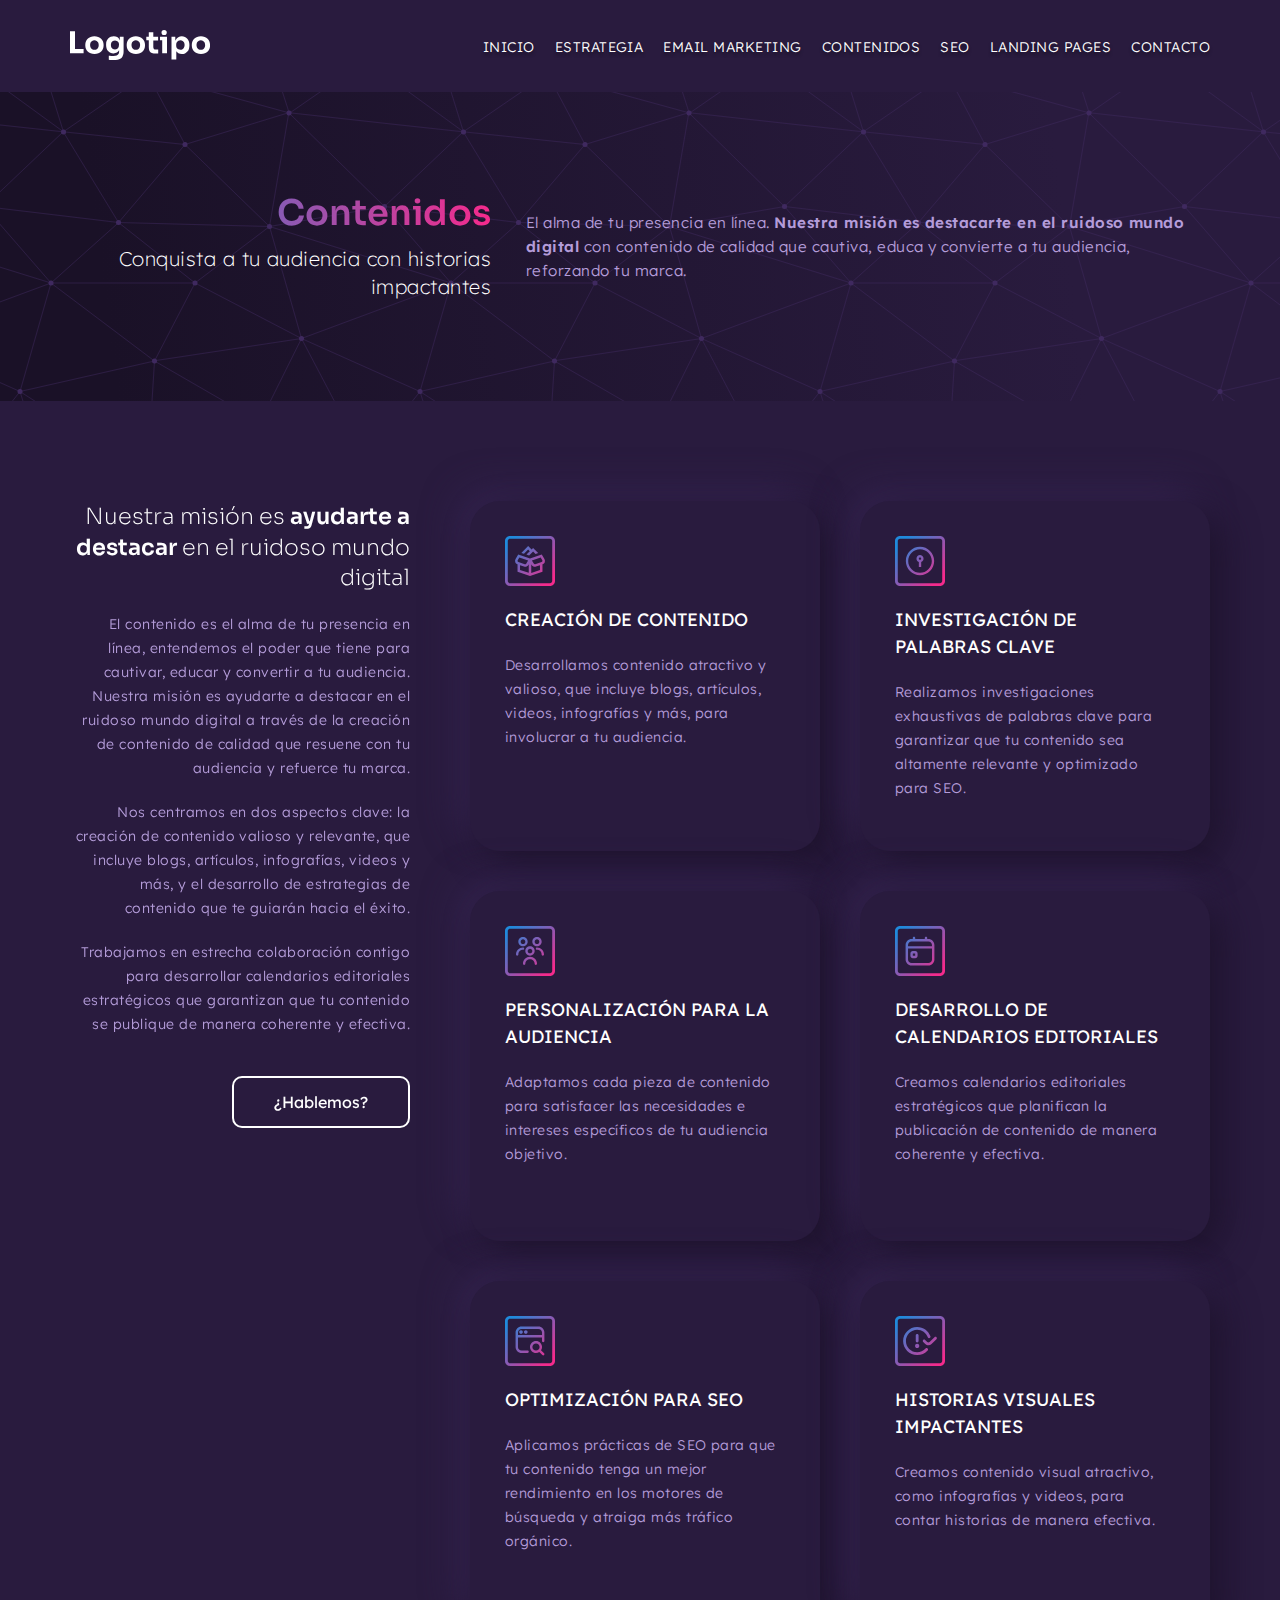
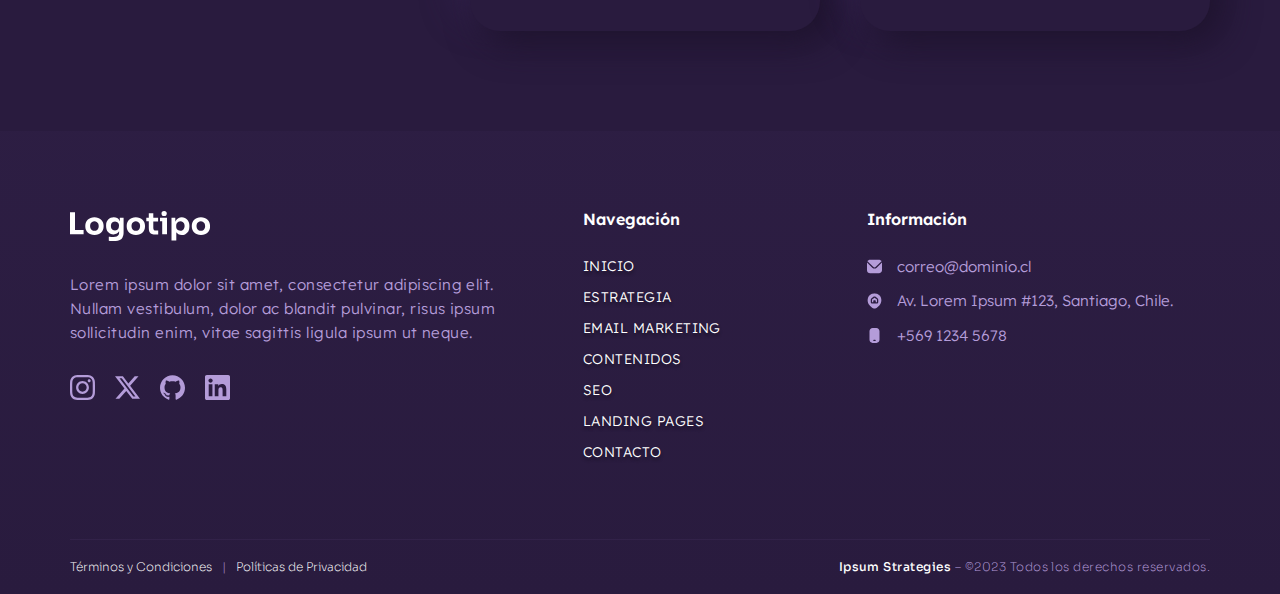
==== servicios/contenidos.html @ 0f3e7b79 "resto de estructura y adicionales pre-entrega" ====
<!DOCTYPE html>
<html lang="es">

<head>
  <meta charset="UTF-8">
  <meta name="viewport" content="width=device-width, initial-scale=1.0">
  <title>Contenidos | Ipsum Strategies</title>
  <meta name="description"
    content="Lorem ipsum dolor sit amet, consectetur adipiscing elit. Maecenas blandit laoreet lacus vitae placerat. Proin ultricies molestie turpis at fermentum.">
  <link rel="icon" href="../img/favico.png" type="image/x-icon">
  <link rel="shortcut icon" href="../img/favico.png" type="image/x-icon">
  <!-- CSS -->
  <link rel="stylesheet" href="../style/style.css">
</head>

<div class="navbar-container-main">
  <div class="nav-container">
    <div class="logo-plus-hamburgeja">
      <a href="../index.html"><img class="logo-header" src="../img/logo-placeholder-w.svg" alt="logotipo marca"></a>
      <button class="hamb-link" onclick="toggleNavBar(this)">
        <img class="hamburgeja-ico" src="../img/hamburgeja-ico.svg" alt="abrir menu">
      </button>
      <script src="../scripts/navbar.js"></script>
    </div>
    <nav id="navbar-id" class="navbar-links-wrapper">
      <ul>
        <li><a href="../index.html">Inicio</a></li>
        <li><a href="./estrategia-digital.html">Estrategia</a></li>
        <li><a href="./email-marketing.html">Email Marketing</a></li>
        <li><a href="./contenidos.html">Contenidos</a></li>
        <li><a href="./seo.html">Seo</a></li>
        <li><a href="./landing-pages.html">Landing Pages</a></li>
        <li><a href="../index.html#contacto">Contacto</a></li>
      </ul>
    </nav>
  </div>
</div>
<header class="header-banner-bg-int">
  <div class="post-header">
    <div class="post-header-left">
      <h1 class="h1-internal scale-in-center-a">Contenidos</h1>
      <p class="p-bajada-post-header scale-in-center-b">Conquista a tu audiencia con historias impactantes</p>
    </div>
    <div class="post-header-right">
      <p class="p-post-header p-post-header-color slide-in-right">El alma de tu presencia en línea. <span>Nuestra misión
          es
          destacarte en
          el ruidoso mundo digital</span> con contenido de calidad que cautiva, educa y convierte a tu audiencia,
        reforzando tu
        marca.</p>
    </div>
  </div>
</header>
<main class="container-basico">
  <div class="services-grid-internal-main">
    <div class="services-grid-int-wrap-a">
      <div class="services-grid-int-riel">
        <div class="grid-internal-lateral-sticky">
          <div class="grid-internal-lateral-content-wrapper">
            <h2 class="h2-lateral-internal-title">Nuestra misión es <span>ayudarte a destacar</span> en el ruidoso mundo
              digital</h2>
            <p class="p-cards p-cards-lateral">El contenido es el alma de tu presencia en línea, entendemos el poder que
              tiene para cautivar, educar y convertir a tu audiencia. Nuestra misión es ayudarte a destacar en el
              ruidoso mundo digital a través de la creación de contenido de calidad que resuene con tu audiencia y
              refuerce tu marca.</p>
            <p class="p-cards p-cards-lateral">Nos centramos en dos aspectos clave: la creación de contenido valioso y
              relevante, que incluye blogs, artículos, infografías, videos y más, y el desarrollo de estrategias de
              contenido que te guiarán hacia el éxito.</p>
            <p class="p-cards p-cards-lateral">Trabajamos en estrecha colaboración contigo para desarrollar calendarios
              editoriales estratégicos que garantizan que tu contenido se publique de manera coherente y efectiva.</p>
          </div>
          <a href="../index.html#contacto" class="button-base button-ghost">¿Hablemos?</a>
        </div>
      </div>
    </div>
    <div class="services-grid-int-wrap-b">
      <div class="grid-int-content-wrap">
        <div class="services-grid-item services-grid-internal-item">
          <div class="service-grid-item-superior">
            <img class="service-ico" src="../img/3-1-contenido-ico.svg" alt="icono creacion de contenido">
            <h3>Creación de Contenido</h3>
            <p class="p-cards">Desarrollamos contenido atractivo y valioso, que incluye blogs, artículos, videos,
              infografías y más, para involucrar a tu audiencia.</p>
          </div>
        </div>
        <div class="services-grid-item services-grid-internal-item">
          <div class="service-grid-item-superior">
            <img class="service-ico" src="../img/3-2-keyword-ico.svg" alt="icono investigacion de palabras clave">
            <h3>Investigación de Palabras Clave</h3>
            <p class="p-cards">Realizamos investigaciones exhaustivas de palabras clave para garantizar que tu contenido
              sea altamente relevante y optimizado para SEO.</p>
          </div>
        </div>
        <div class="services-grid-item services-grid-internal-item">
          <div class="service-grid-item-superior">
            <img class="service-ico" src="../img/3-3-audiencia-ico.svg" alt="icono personalizacion audiencia">
            <h3>Personalización para la Audiencia</h3>
            <p class="p-cards">Adaptamos cada pieza de contenido para satisfacer las necesidades e intereses específicos
              de tu audiencia objetivo.</p>
          </div>
        </div>
        <div class="services-grid-item services-grid-internal-item">
          <div class="service-grid-item-superior">
            <img class="service-ico" src="../img/3-4-calendario-ico.svg"
              alt="icono desarrollo de calendarios editoriales">
            <h3>Desarrollo de Calendarios Editoriales</h3>
            <p class="p-cards">Creamos calendarios editoriales estratégicos que planifican la publicación de contenido
              de manera coherente y efectiva.</p>
          </div>
        </div>
        <div class="services-grid-item services-grid-internal-item">
          <div class="service-grid-item-superior">
            <img class="service-ico" src="../img/3-5-seo-ico.svg" alt="icono optimizacion para seo">
            <h3>Optimización para SEO</h3>
            <p class="p-cards">Aplicamos prácticas de SEO para que tu contenido tenga un mejor rendimiento en los
              motores de búsqueda y atraiga más tráfico orgánico.</p>
          </div>
        </div>
        <div class="services-grid-item services-grid-internal-item">
          <div class="service-grid-item-superior">
            <img class="service-ico" src="../img/3-6-impacto-ico.svg" alt="icono historias visuales impactantes">
            <h3>Historias Visuales Impactantes</h3>
            <p class="p-cards">Creamos contenido visual atractivo, como infografías y videos, para contar historias de
              manera efectiva.</p>
          </div>
        </div>
      </div>
    </div>
  </div>
</main>
<footer class="footer-container">
  <section class="footer-wrapper">
    <div class="footer-grid">
      <div class="footer-grid-item">
        <a href="#"><img class="logo-header" src="../img/logo-placeholder-w.svg" alt="logotipo marca"></a>
        <p class="p-footer ">Lorem ipsum dolor sit amet, consectetur adipiscing elit. Nullam vestibulum, dolor ac
          blandit pulvinar, risus ipsum sollicitudin enim, vitae sagittis ligula ipsum ut neque.</p>
        <div class="rrss-icons">
          <a href="#"><img class="rrss-ico" src="../img/instagram-ico.svg" alt="logo upwork"></a>
          <a href="#"><img class="rrss-ico" src="../img/x-ico.svg" alt="logo upwork"></a>
          <a href="#"><img class="rrss-ico" src="../img/github-ico.svg" alt="logo upwork"></a>
          <a href="#"><img class="rrss-ico" src="../img/linkedin-ico.svg" alt="logo upwork"></a>
        </div>
      </div>
      <div class="footer-grid-item">
        <h4>Navegación</h4>
        <ul class="menu-footer">
          <li><a href="../index.html">Inicio</a></li>
          <li><a href="./servicios/estrategia-digital.html">Estrategia</a></li>
          <li><a href="./servicios/email-marketing.html">Email Marketing</a></li>
          <li><a href="./servicios/contenidos.html">Contenidos</a></li>
          <li><a href="./servicios/seo.html">Seo</a></li>
          <li><a href="./servicios/landing-pages.html">Landing Pages</a></li>
          <li><a href="../index.html#contacto">Contacto</a></li>
        </ul>
      </div>
      <div class="footer-grid-item">
        <h4>Información</h4>
        <div class="menu-info">
          <a href="mailto:correo@dominio.cl" class="info-link"><img src="../img/f-email-ico.svg">correo@dominio.cl</a>
          <a href="https://www.google.com/maps" class="info-link"><img src="../img/f-home-ico.svg">Av. Lorem Ipsum
            #123, Santiago, Chile.</a>
          <a href="tel:+56912345678" class="info-link"><img src="../img/f-phone-ico.svg">+569 1234 5678</a>
        </div>
        </ul>
      </div>
    </div>
  </section>
  <section class="sub-footer">
    <div class="sub-footer-links">
      <a href="#">Términos y Condiciones</a>
      <p>|</p><a href="#">Políticas de Privacidad</a>
    </div>
    <p><span>Ipsum Strategies</span> – ©2023 Todos los derechos reservados.</p>
  </section>
</footer>
<div class="back-top-wrapper" id="back-top-id">
  <button type="button" class="back-top">
    <img class="back-top-ico" src="../img/back-top.svg" alt="Volver Arriba">
  </button>
</div>
<script src="../scripts/back-top.js"></script>

</html>
---- style/style.css ----
@import"https://fonts.googleapis.com/css2?family=Lexend:wght@200;300;400;500;600&family=Sora:wght@200;300;400;500;600&display=swap";.form-index-title,.grid-internal-lateral-content-wrapper,.grid-internal-lateral-sticky,.service-grid-item-superior,.hero-content,.hero-subwrapper{display:flex;flex-flow:column nowrap}.buttons-hero-wrapper{display:flex;flex-flow:row nowrap}*,*:before,*:after{box-sizing:border-box}html,body,div,span,object,iframe,figure,h1,h2,h3,h4,h5,h6,p,blockquote,pre,a,code,em,img,small,strike,strong,sub,sup,tt,b,u,i,ol,ul,li,fieldset,form,label,table,caption,tbody,tfoot,thead,tr,th,td,main,canvas,embed,footer,header,nav,section,video{margin:0;padding:0;border:0;font-size:100%;font:inherit;vertical-align:baseline;text-rendering:optimizeLegibility;-webkit-font-smoothing:antialiased;text-size-adjust:none}footer,header,nav,section,main{display:block}body{line-height:1}ol,ul{list-style:none}blockquote,q{quotes:none}blockquote:before,blockquote:after,q:before,q:after{content:"";content:none}table{border-collapse:collapse;border-spacing:0}h2,h1{font-family:"Sora",sans-serif;font-size:2.2rem;line-height:2.7rem;font-weight:600;color:#fff}h1.h1-index{font-weight:300;color:#fff;max-width:80%}h1.h1-index span{font-weight:600}h1.h1-internal{background:linear-gradient(90deg, #1F8ADB 0%, #F52A8C 100%);background-clip:text;-webkit-background-clip:text;-webkit-text-fill-color:rgba(0,0,0,0)}h2.h2-post-header{background:linear-gradient(90deg, #1F8ADB 0%, #F52A8C 100%);background-clip:text;-webkit-background-clip:text;-webkit-text-fill-color:rgba(0,0,0,0)}h2.h2-white{color:#fff;font-weight:300}h2.h2-form-index-title{text-align:center}h2.h2-lateral-internal-title{color:#fff;font-size:1.4rem;font-weight:200;line-height:1.9rem}h2.h2-lateral-internal-title span{font-weight:600}h3{font-family:"Lexend",sans-serif;color:#fff;font-size:1.125rem;font-weight:400;line-height:1.69rem;text-transform:uppercase}h4{font-family:"Lexend",sans-serif;color:#fff;font-size:1rem;font-weight:600}p{color:#fff;font-size:.875rem;font-weight:200;line-height:1.5rem;letter-spacing:.03rem}p.p-hero{text-align:center;font-size:1rem}p.p-bajada-post-header{font-size:1.25rem;line-height:1.75rem}p.p-post-header{font-size:.95rem;padding-bottom:20px}p.p-post-header:last-child{padding-bottom:0px}p.p-post-header-color{color:#b49cd9;font-weight:300}p.p-confian{color:#b49cd9;text-align:center;font-size:.75rem;font-weight:500;text-transform:uppercase}p.p-cards{color:#b49cd9;font-weight:300}p.p-footer{font-size:.95rem;color:#b49cd9;font-weight:300}html,body{font-family:"Lexend",sans-serif;background-color:#291b3e;scroll-behavior:smooth}::selection{color:#fff;background:#f52a8c}::-moz-selection{color:#fff;background:#f52a8c}.container-basico{padding:100px 40px}.container-basico.basico-fix-bs-colindante{padding-bottom:0px}.container-basico.basico-fix-bs{padding:52px 16px 100px 16px}::-webkit-scrollbar{width:10px}::-webkit-scrollbar-track{background:#372554}::-webkit-scrollbar-thumb{background:#4d3274}::-webkit-scrollbar-thumb:hover{background:#5f005f}.scale-in-center-a{-webkit-animation:scale-in-center .5s cubic-bezier(0.25, 0.46, 0.45, 0.94) both;animation:scale-in-center .5s cubic-bezier(0.25, 0.46, 0.45, 0.94) both}.scale-in-center-b{-webkit-animation:scale-in-center .5s cubic-bezier(0.25, 0.46, 0.45, 0.94) .2s both;animation:scale-in-center .5s cubic-bezier(0.25, 0.46, 0.45, 0.94) .2s both}@-webkit-keyframes scale-in-center{0%{-webkit-transform:scale(0);transform:scale(0);opacity:1}100%{-webkit-transform:scale(1);transform:scale(1);opacity:1}}@keyframes scale-in-center{0%{-webkit-transform:scale(0);transform:scale(0);opacity:1}100%{-webkit-transform:scale(1);transform:scale(1);opacity:1}}.slide-in-left{-webkit-animation:slide-in-left .5s cubic-bezier(0.25, 0.46, 0.45, 0.94) .3s both;animation:slide-in-left .5s cubic-bezier(0.25, 0.46, 0.45, 0.94) .3s both}@-webkit-keyframes slide-in-left{0%{-webkit-transform:translateX(-200px);transform:translateX(-200px);opacity:0}100%{-webkit-transform:translateX(0);transform:translateX(0);opacity:1}}@keyframes slide-in-left{0%{-webkit-transform:translateX(-200px);transform:translateX(-200px);opacity:0}100%{-webkit-transform:translateX(0);transform:translateX(0);opacity:1}}.slide-in-right{-webkit-animation:slide-in-right .5s cubic-bezier(0.25, 0.46, 0.45, 0.94) .3s both;animation:slide-in-right .5s cubic-bezier(0.25, 0.46, 0.45, 0.94) .3s both}@-webkit-keyframes slide-in-right{0%{-webkit-transform:translateX(200px);transform:translateX(200px);opacity:0}100%{-webkit-transform:translateX(0);transform:translateX(0);opacity:1}}@keyframes slide-in-right{0%{-webkit-transform:translateX(200px);transform:translateX(200px);opacity:0}100%{-webkit-transform:translateX(0);transform:translateX(0);opacity:1}}.button-base{width:180px;display:block;font-size:1rem;text-align:center;text-decoration:none;color:#fff}.button-base.button-gradient{padding:18px 0px;border-radius:10px;background-size:300% 100%;transition:all .4s ease-in-out}.button-base.button-gradient.button-gradient:hover{background-position:100% 0;transition:all .4s ease-in-out}.button-base.button-gradient.button-gradient:focus{outline:none}.button-base.button-gradient.btn-gradient-effect{background-image:linear-gradient(to right, #1F8ADB, #F52A8C, #F52A8C, #1F8ADB)}.button-base.button-ghost{width:178px;padding:16px 0px;border-radius:10px;border:2px solid #fff;background:rgba(0,0,0,0);transition:all .3s ease-in-out}.button-base.button-ghost.button-ghost:hover{background:#f52a8c;border:2px solid #f52a8c}.leer-mas-link{font-size:.75rem;line-height:.75rem;text-decoration:none;color:#fff;text-transform:uppercase;display:flex;flex-flow:row nowrap;align-items:center;gap:10px;transition:all .3s ease-in-out}.leer-mas-link:hover{color:#f52a8c}.h3-link{text-decoration:none}.h3-link-text{transition:all .3s ease-in-out}.h3-link-text:hover{color:#f52a8c}.logo-header{width:140px}.hamb-link{display:none}.nav-container{max-width:1140px;margin:auto;display:flex;flex-flow:row nowrap;justify-content:space-between;align-items:center}.navbar-links-wrapper ul{list-style:none;display:flex;flex-flow:row nowrap;gap:20px}.navbar-links-wrapper ul li a{color:#fff;text-shadow:0px 3px 3px #1c132a;font-size:.875rem;font-weight:300;text-transform:uppercase;text-decoration:none;letter-spacing:.03rem}.back-top-ico{height:25px}.back-top-wrapper{display:none}.back-top{position:fixed;bottom:40px;right:40px;width:50px;height:50px;background-color:#4d3274;display:flex;justify-content:center;align-items:center;transition:all .3s ease-in-out;border:none}.back-top.back-top:hover{background-color:#f52a8c}.back-top.back-top:active{background-color:#f52a8c}.header-container{background-image:url("../img/pattern-a.svg"),linear-gradient(263deg, #291B3E 17.49%, #1A1127 91.12%);background-color:#291b3e;background-size:400px 400px,auto;background-repeat:repeat,no-repeat;padding:30px 40px;overflow:hidden}.hero-container{padding-top:160px;padding-bottom:130px}.hero-position-wrapper{max-width:772px;margin:auto;position:relative;z-index:1}.hero-wrapper{max-width:772px;margin:auto;background:rgba(255,255,255,.01);border-radius:20px;backdrop-filter:blur(8px);-webkit-backdrop-filter:blur(8px);border:1px solid rgba(255,255,255,.1);box-shadow:10px 10px 20px 0px rgba(26,17,39,.3)}.elipse-3,.elipse-2,.elipse-1{position:absolute;z-index:-1}.elipse-1{top:-90px;right:-150px;user-select:none}.elipse-2{bottom:-120px;right:30px;user-select:none}.elipse-3{top:-10px;left:-100px;user-select:none}.hero-subwrapper{text-align:center;padding:50px 50px;margin:auto;align-items:center;gap:50px}.hero-content{align-items:center;gap:20px}.buttons-hero-wrapper{justify-content:center;gap:30px}.post-header{max-width:1140px;margin:auto;display:flex;flex-flow:row nowrap;justify-content:space-between;align-items:center;gap:35px}.post-header-left{max-width:40%;display:flex;flex-flow:column nowrap;gap:10px;text-align:right}.post-header-right{max-width:60%}.post-header-right span{font-weight:600}.logos-grid{max-width:950px;margin:auto;padding:100px 0px 0px 0px;display:flex;justify-content:center;align-items:center;flex-wrap:wrap;gap:30px}.logos-grid-item{display:flex;justify-content:center}.logos-grid-item img{height:40px}.services-grid{max-width:1188px;margin:auto}.services-grid-item{min-height:430px;padding:35px;display:flex;flex-flow:column nowrap;justify-content:space-between;-webkit-border-radius:30px;border-radius:30px;background:#291b3e;-webkit-box-shadow:12px 12px 35px #1e132d,-12px -12px 35px #34234f;box-shadow:12px 12px 35px #1e132d,-12px -12px 35px #34234f}.services-grid-item.services-grid-internal-item{min-height:350px}.service-grid-item-superior{gap:20px}.service-ico{width:50px}.services-grid-internal-main{display:grid;max-width:1140px;margin:auto;grid-template-columns:repeat(3, 1fr);grid-template-rows:1fr;gap:60px 60px}.services-grid-int-wrap-a{grid-area:1/1/2/2}.services-grid-int-wrap-b{grid-area:1/2/2/4}.services-grid-int-riel{height:100%}.grid-internal-lateral-sticky{position:-webkit-sticky;position:sticky;top:100px;align-self:start;gap:40px;text-align:right;align-items:flex-end}.grid-internal-lateral-content-wrapper{gap:20px}.grid-int-content-wrap{display:grid;grid-template-columns:repeat(2, 1fr);grid-template-rows:1fr;gap:40px 40px}.volver-button-wrapper{display:none}.form-container-bg{background-image:url("../img/pattern-b.svg"),linear-gradient(263deg, #291B3E 17.49%, #1A1127 91.12%);background-color:#291b3e;background-size:400px 400px,auto;background-repeat:repeat,no-repeat;padding:100px 40px}.form-index-wrapper{margin:auto;max-width:800px}.form-index-title{align-items:center;gap:3px}.form-index-field-wrapper form{padding-top:80px;display:flex;flex-wrap:wrap;gap:30px;font-size:.875rem;line-height:1.4rem}#form-nombre,#form-correo,#form-mensaje{border-radius:8px;padding:15px;border:1px solid #322249;background:rgba(255,255,255,.02);box-shadow:0px 2px 2px 0px #1d112d inset;backdrop-filter:blur(2.5px)}#form-nombre,#form-correo{flex:1 0 140px;height:45px;color:#b49cd9}#form-mensaje{width:100%;height:180px;resize:none}#form-nombre::placeholder,#form-correo::placeholder,#form-mensaje{color:#b49cd9;font-weight:300}#form-nombre:focus,#form-correo:focus,#form-mensaje:focus{outline:1px solid #b49cd9}#form-submit{font-size:1rem;text-align:center;text-decoration:none;color:#b49cd9;width:170px;padding:15px 0px;border-radius:10px;border:2px solid #b49cd9;background:rgba(0,0,0,0);transition:all .3s ease-in-out;margin:auto}#form-submit:hover{color:#291b3e;background:#b49cd9}.navbar-container-main{padding:30px 40px}.header-banner-bg-int{background-image:url("../img/pattern-b.svg"),linear-gradient(263deg, #291B3E 17.49%, #1A1127 91.12%);background-color:#291b3e;background-size:400px 400px,auto;background-repeat:repeat,no-repeat;padding:100px 40px;overflow:hidden}.footer-container{padding:0px 40px;background:linear-gradient(180deg, rgba(59, 40, 87, 0.2) 0%, rgba(41, 27, 62, 0.2) 100%),#291b3e}.footer-wrapper{max-width:1140px;margin:auto}.footer-grid{padding:80px 0px;display:grid;grid-template-columns:2fr 1fr 1.5fr;grid-template-rows:1fr;grid-column-gap:55px;grid-row-gap:0px}.footer-grid-item{display:flex;flex-direction:column;gap:30px}.rrss-icons{display:flex;flex-flow:row nowrap;gap:20px}.rrss-icons img{width:25px}.menu-info{display:flex;flex-direction:column;gap:15px}.menu-info a{font-size:.95rem;color:#b49cd9;font-weight:300;line-height:1.2rem;text-decoration:none;display:flex;flex-flow:row nowrap;gap:15px;transition:all .3s ease-in-out}.menu-info a:hover{color:#f52a8c}.menu-info img{width:15px}.sub-footer{max-width:1140px;margin:auto;padding:15px 0px;border-top:1px solid #322249;display:flex;flex-flow:row nowrap;justify-content:space-between}.sub-footer p{font-family:"Sora",sans-serif;font-size:.75rem;font-weight:200;color:#b49cd9}.sub-footer-links{display:flex;flex-flow:row nowrap;gap:10px;align-items:center}.sub-footer-links a{font-family:"Sora",sans-serif;font-size:.75rem;font-weight:200;color:#fff;text-decoration:none;transition:all .3s ease-in-out}.sub-footer-links a:hover{color:#f52a8c}.sub-footer span{font-family:"Sora",sans-serif;font-size:.75rem;font-weight:500;color:#fff}ul.menu-footer{list-style:none;display:flex;flex-direction:column;gap:15px}.menu-footer li a{color:#fff;text-shadow:0px 3px 3px #1c132a;font-size:14px;font-weight:300;text-transform:uppercase;text-decoration:none;letter-spacing:.03rem;transition:all .3s ease-in-out}.menu-footer a:hover{color:#f52a8c}@media screen and (max-width: 992px){.logo-header{width:140px}.hamburgeja-ico{width:20px}.hamb-link{width:50px;height:50px;background-color:#291b3e;display:flex;justify-content:center;align-items:center;background-color:rgba(255,255,255,0);transition:all .3s ease-in-out;border:none}.nav-container{max-width:100%;margin:0;display:flex;flex-flow:column nowrap;justify-content:flex-start;align-items:flex-start}.logo-plus-hamburgeja{width:100%;display:flex;flex-flow:row nowrap;align-items:center;justify-content:space-between}.navbar-links-wrapper ul{flex-flow:column nowrap;align-items:flex-start;gap:30px}.navbar-links-wrapper ul li a{text-shadow:none;font-size:.875rem}.navbar-links-wrapper ul li{padding:0 30px}.navbar-links-wrapper{position:absolute;z-index:999;background-color:#291b3e;width:100%;position:absolute;right:0px;top:110px;height:0;overflow:hidden;transition:all .3s ease-in-out}.navbar-links-wrapper.open{height:370px;padding:30px 0}.active{background:#f52a8c}.back-top{bottom:15px;right:15px}.hero-container{padding-top:90px;padding-bottom:90px}.services-grid-internal-main{gap:40px 40px}.grid-internal-lateral-sticky{position:static;align-self:auto}}@media screen and (max-width: 768px){.container-basico{padding:80px 40px}.container-basico.basico-fix-bs-colindante{padding-bottom:0px}.container-basico.basico-fix-bs{padding:32px 6px 80px 6px}.hero-container{padding-top:60px;padding-bottom:60px}.elipse-1{top:-20px}.post-header{flex-flow:column nowrap;justify-content:center;align-items:center;gap:35px}.post-header-left{max-width:100%;flex-flow:column nowrap;text-align:center}.post-header-right{max-width:100%;text-align:center}.logos-grid{max-width:100%;padding:80px 0px 0px 0px}.services-grid-internal-main{gap:40px 40px}.services-grid-item{min-height:auto}.services-grid-item.services-grid-internal-item{min-height:auto;padding-bottom:50px}.leer-mas-link{padding-top:40px}.grid-int-content-wrap{grid-template-columns:1fr}.form-container-bg{padding:80px 40px}.form-index-field-wrapper form{padding-top:60px}.header-banner-bg-int{padding:80px 40px}.footer-grid{grid-template-columns:1fr;grid-template-rows:1fr;grid-row-gap:55px}.footer-grid-item:nth-child(2){order:3}.sub-footer{flex-flow:column nowrap;gap:3px}}@media screen and (max-width: 576px){.container-basico{padding:60px 30px}.container-basico.basico-fix-bs-colindante{padding-bottom:0px}.container-basico.basico-fix-bs{padding:12px 6px 60px 6px}.button-base{width:200px}.button-base.button-ghost{width:199px}.header-container{padding:30px 30px}.hero-container{padding-top:35px;padding-bottom:35px}.hero-subwrapper{padding:40px 15px;gap:40px}.buttons-hero-wrapper{display:flex;flex-flow:column nowrap;gap:25px}.logos-grid{max-width:100%;padding:60px 0px 0px 0px}.logos-grid-item:first-child{width:100%}.logos-grid-item{width:160px}.services-grid-internal-main{grid-template-columns:1fr;grid-template-rows:1fr;gap:60px 60px}.services-grid-int-wrap-a{grid-area:auto}.services-grid-int-wrap-b{grid-area:auto}.grid-internal-lateral-sticky{text-align:center;align-items:center}.volver-button-wrapper{display:block;width:100%;margin:auto;padding-top:60px}.volver-button-wrapper a{margin:auto}.form-container-bg{padding:60px 30px}.form-index-title{gap:10px}.navbar-container-main{padding:30px 30px}.header-banner-bg-int{padding:60px 30px}.footer-container{padding:0px 30px}.footer-grid{padding:60px 0px;grid-row-gap:50px}.sub-footer{padding:20px 0px;gap:10px}.sub-footer-links{flex-flow:row wrap}.sub-footer-links p{display:none}}/*# sourceMappingURL=style.css.map */
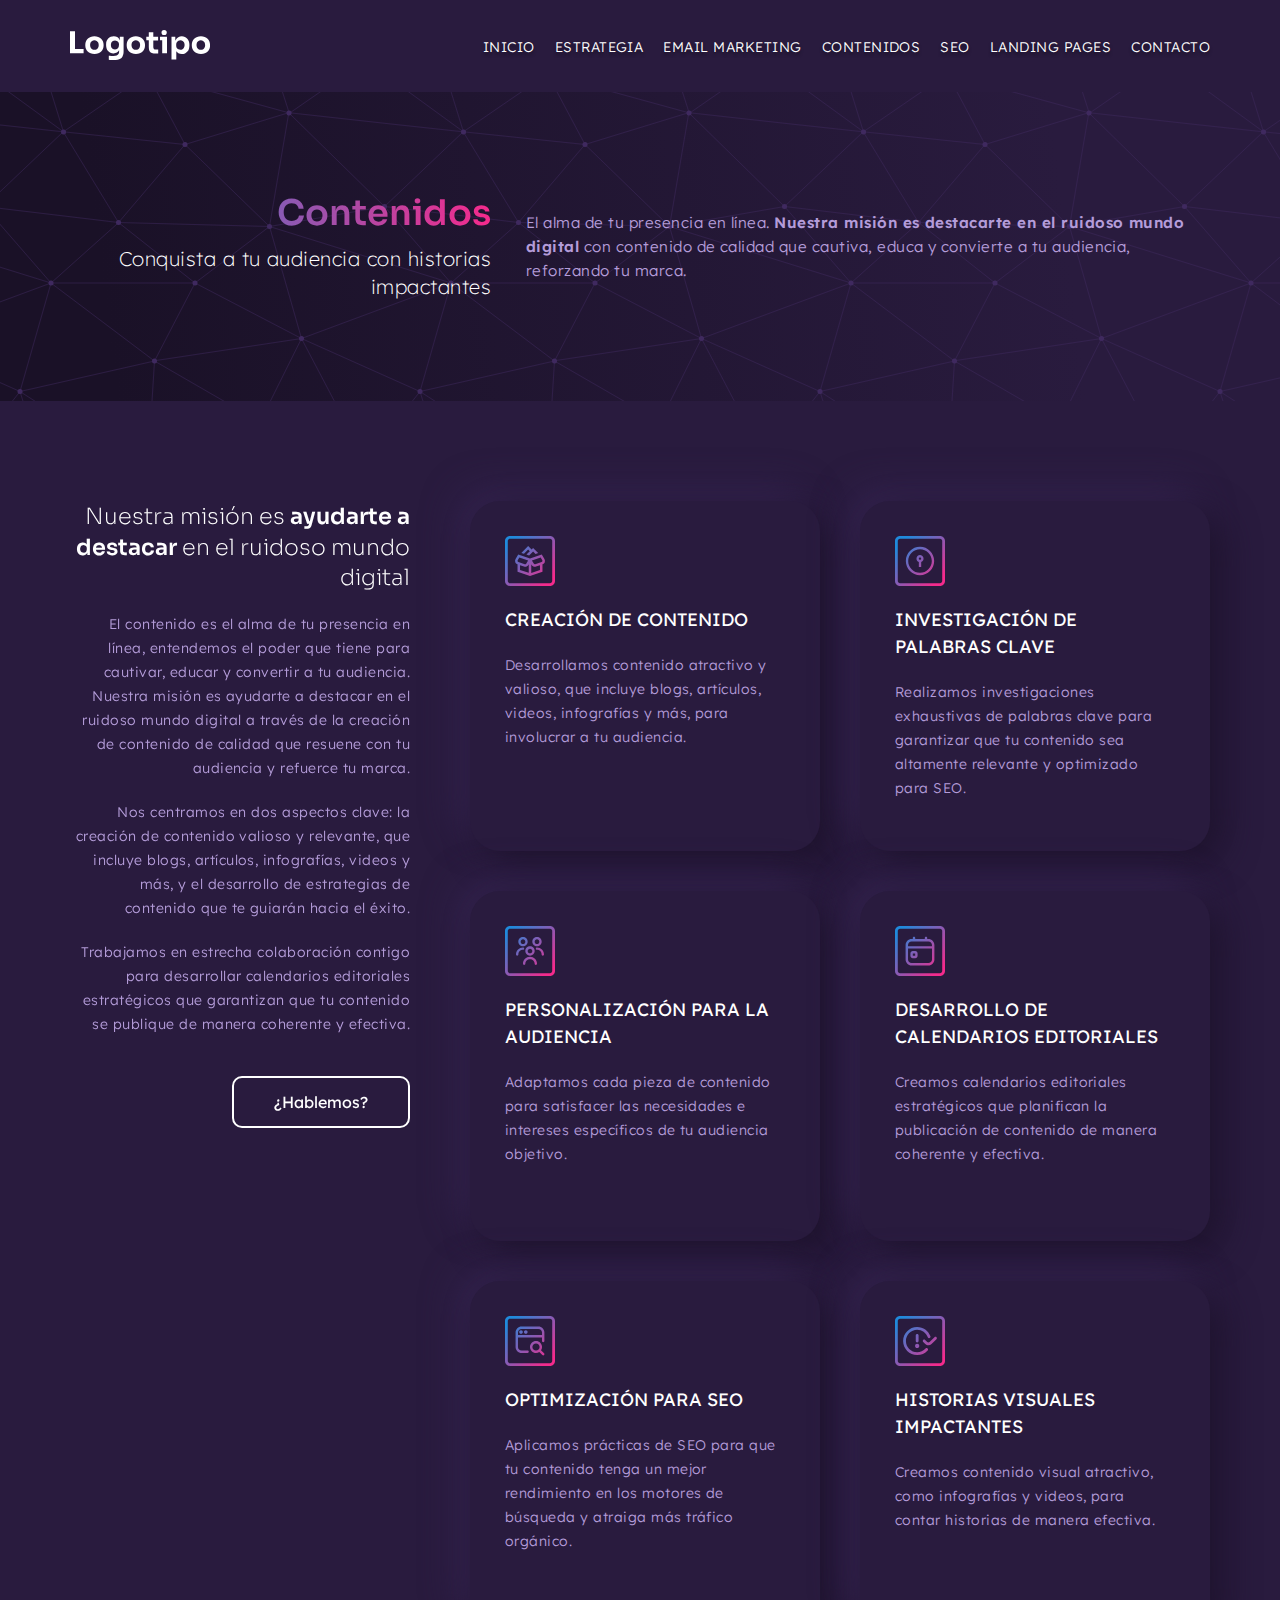
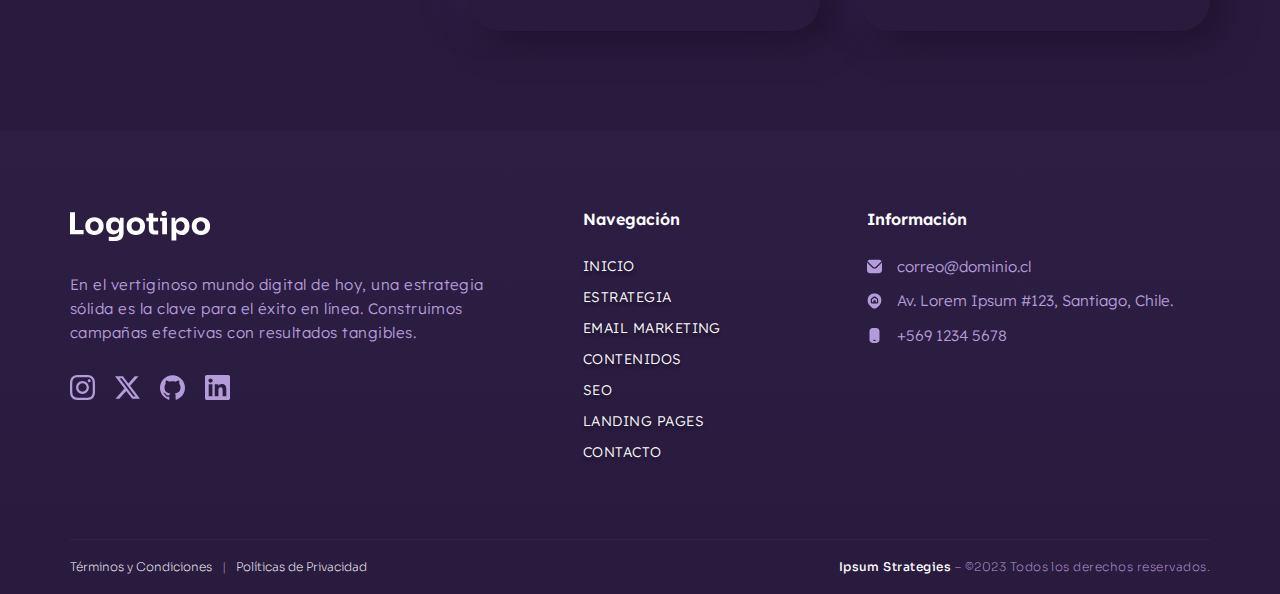
==== commit 64f24416: "Normalizacion SASS, textos faltantes" ====
--- a/servicios/contenidos.html
+++ b/servicios/contenidos.html
@@ -133,8 +133,7 @@
     <div class="footer-grid">
       <div class="footer-grid-item">
         <a href="#"><img class="logo-header" src="../img/logo-placeholder-w.svg" alt="logotipo marca"></a>
-        <p class="p-footer ">Lorem ipsum dolor sit amet, consectetur adipiscing elit. Nullam vestibulum, dolor ac
-          blandit pulvinar, risus ipsum sollicitudin enim, vitae sagittis ligula ipsum ut neque.</p>
+        <p class="p-footer ">En el vertiginoso mundo digital de hoy, una estrategia sólida es la clave para el éxito en línea. Construimos campañas efectivas con resultados tangibles.</p>
         <div class="rrss-icons">
           <a href="#"><img class="rrss-ico" src="../img/instagram-ico.svg" alt="logo upwork"></a>
           <a href="#"><img class="rrss-ico" src="../img/x-ico.svg" alt="logo upwork"></a>
--- a/style/style.css
+++ b/style/style.css
@@ -1 +1,1086 @@
-@import"https://fonts.googleapis.com/css2?family=Lexend:wght@200;300;400;500;600&family=Sora:wght@200;300;400;500;600&display=swap";.form-index-title,.grid-internal-lateral-content-wrapper,.grid-internal-lateral-sticky,.service-grid-item-superior,.hero-content,.hero-subwrapper{display:flex;flex-flow:column nowrap}.buttons-hero-wrapper{display:flex;flex-flow:row nowrap}*,*:before,*:after{box-sizing:border-box}html,body,div,span,object,iframe,figure,h1,h2,h3,h4,h5,h6,p,blockquote,pre,a,code,em,img,small,strike,strong,sub,sup,tt,b,u,i,ol,ul,li,fieldset,form,label,table,caption,tbody,tfoot,thead,tr,th,td,main,canvas,embed,footer,header,nav,section,video{margin:0;padding:0;border:0;font-size:100%;font:inherit;vertical-align:baseline;text-rendering:optimizeLegibility;-webkit-font-smoothing:antialiased;text-size-adjust:none}footer,header,nav,section,main{display:block}body{line-height:1}ol,ul{list-style:none}blockquote,q{quotes:none}blockquote:before,blockquote:after,q:before,q:after{content:"";content:none}table{border-collapse:collapse;border-spacing:0}h2,h1{font-family:"Sora",sans-serif;font-size:2.2rem;line-height:2.7rem;font-weight:600;color:#fff}h1.h1-index{font-weight:300;color:#fff;max-width:80%}h1.h1-index span{font-weight:600}h1.h1-internal{background:linear-gradient(90deg, #1F8ADB 0%, #F52A8C 100%);background-clip:text;-webkit-background-clip:text;-webkit-text-fill-color:rgba(0,0,0,0)}h2.h2-post-header{background:linear-gradient(90deg, #1F8ADB 0%, #F52A8C 100%);background-clip:text;-webkit-background-clip:text;-webkit-text-fill-color:rgba(0,0,0,0)}h2.h2-white{color:#fff;font-weight:300}h2.h2-form-index-title{text-align:center}h2.h2-lateral-internal-title{color:#fff;font-size:1.4rem;font-weight:200;line-height:1.9rem}h2.h2-lateral-internal-title span{font-weight:600}h3{font-family:"Lexend",sans-serif;color:#fff;font-size:1.125rem;font-weight:400;line-height:1.69rem;text-transform:uppercase}h4{font-family:"Lexend",sans-serif;color:#fff;font-size:1rem;font-weight:600}p{color:#fff;font-size:.875rem;font-weight:200;line-height:1.5rem;letter-spacing:.03rem}p.p-hero{text-align:center;font-size:1rem}p.p-bajada-post-header{font-size:1.25rem;line-height:1.75rem}p.p-post-header{font-size:.95rem;padding-bottom:20px}p.p-post-header:last-child{padding-bottom:0px}p.p-post-header-color{color:#b49cd9;font-weight:300}p.p-confian{color:#b49cd9;text-align:center;font-size:.75rem;font-weight:500;text-transform:uppercase}p.p-cards{color:#b49cd9;font-weight:300}p.p-footer{font-size:.95rem;color:#b49cd9;font-weight:300}html,body{font-family:"Lexend",sans-serif;background-color:#291b3e;scroll-behavior:smooth}::selection{color:#fff;background:#f52a8c}::-moz-selection{color:#fff;background:#f52a8c}.container-basico{padding:100px 40px}.container-basico.basico-fix-bs-colindante{padding-bottom:0px}.container-basico.basico-fix-bs{padding:52px 16px 100px 16px}::-webkit-scrollbar{width:10px}::-webkit-scrollbar-track{background:#372554}::-webkit-scrollbar-thumb{background:#4d3274}::-webkit-scrollbar-thumb:hover{background:#5f005f}.scale-in-center-a{-webkit-animation:scale-in-center .5s cubic-bezier(0.25, 0.46, 0.45, 0.94) both;animation:scale-in-center .5s cubic-bezier(0.25, 0.46, 0.45, 0.94) both}.scale-in-center-b{-webkit-animation:scale-in-center .5s cubic-bezier(0.25, 0.46, 0.45, 0.94) .2s both;animation:scale-in-center .5s cubic-bezier(0.25, 0.46, 0.45, 0.94) .2s both}@-webkit-keyframes scale-in-center{0%{-webkit-transform:scale(0);transform:scale(0);opacity:1}100%{-webkit-transform:scale(1);transform:scale(1);opacity:1}}@keyframes scale-in-center{0%{-webkit-transform:scale(0);transform:scale(0);opacity:1}100%{-webkit-transform:scale(1);transform:scale(1);opacity:1}}.slide-in-left{-webkit-animation:slide-in-left .5s cubic-bezier(0.25, 0.46, 0.45, 0.94) .3s both;animation:slide-in-left .5s cubic-bezier(0.25, 0.46, 0.45, 0.94) .3s both}@-webkit-keyframes slide-in-left{0%{-webkit-transform:translateX(-200px);transform:translateX(-200px);opacity:0}100%{-webkit-transform:translateX(0);transform:translateX(0);opacity:1}}@keyframes slide-in-left{0%{-webkit-transform:translateX(-200px);transform:translateX(-200px);opacity:0}100%{-webkit-transform:translateX(0);transform:translateX(0);opacity:1}}.slide-in-right{-webkit-animation:slide-in-right .5s cubic-bezier(0.25, 0.46, 0.45, 0.94) .3s both;animation:slide-in-right .5s cubic-bezier(0.25, 0.46, 0.45, 0.94) .3s both}@-webkit-keyframes slide-in-right{0%{-webkit-transform:translateX(200px);transform:translateX(200px);opacity:0}100%{-webkit-transform:translateX(0);transform:translateX(0);opacity:1}}@keyframes slide-in-right{0%{-webkit-transform:translateX(200px);transform:translateX(200px);opacity:0}100%{-webkit-transform:translateX(0);transform:translateX(0);opacity:1}}.button-base{width:180px;display:block;font-size:1rem;text-align:center;text-decoration:none;color:#fff}.button-base.button-gradient{padding:18px 0px;border-radius:10px;background-size:300% 100%;transition:all .4s ease-in-out}.button-base.button-gradient.button-gradient:hover{background-position:100% 0;transition:all .4s ease-in-out}.button-base.button-gradient.button-gradient:focus{outline:none}.button-base.button-gradient.btn-gradient-effect{background-image:linear-gradient(to right, #1F8ADB, #F52A8C, #F52A8C, #1F8ADB)}.button-base.button-ghost{width:178px;padding:16px 0px;border-radius:10px;border:2px solid #fff;background:rgba(0,0,0,0);transition:all .3s ease-in-out}.button-base.button-ghost.button-ghost:hover{background:#f52a8c;border:2px solid #f52a8c}.leer-mas-link{font-size:.75rem;line-height:.75rem;text-decoration:none;color:#fff;text-transform:uppercase;display:flex;flex-flow:row nowrap;align-items:center;gap:10px;transition:all .3s ease-in-out}.leer-mas-link:hover{color:#f52a8c}.h3-link{text-decoration:none}.h3-link-text{transition:all .3s ease-in-out}.h3-link-text:hover{color:#f52a8c}.logo-header{width:140px}.hamb-link{display:none}.nav-container{max-width:1140px;margin:auto;display:flex;flex-flow:row nowrap;justify-content:space-between;align-items:center}.navbar-links-wrapper ul{list-style:none;display:flex;flex-flow:row nowrap;gap:20px}.navbar-links-wrapper ul li a{color:#fff;text-shadow:0px 3px 3px #1c132a;font-size:.875rem;font-weight:300;text-transform:uppercase;text-decoration:none;letter-spacing:.03rem}.back-top-ico{height:25px}.back-top-wrapper{display:none}.back-top{position:fixed;bottom:40px;right:40px;width:50px;height:50px;background-color:#4d3274;display:flex;justify-content:center;align-items:center;transition:all .3s ease-in-out;border:none}.back-top.back-top:hover{background-color:#f52a8c}.back-top.back-top:active{background-color:#f52a8c}.header-container{background-image:url("../img/pattern-a.svg"),linear-gradient(263deg, #291B3E 17.49%, #1A1127 91.12%);background-color:#291b3e;background-size:400px 400px,auto;background-repeat:repeat,no-repeat;padding:30px 40px;overflow:hidden}.hero-container{padding-top:160px;padding-bottom:130px}.hero-position-wrapper{max-width:772px;margin:auto;position:relative;z-index:1}.hero-wrapper{max-width:772px;margin:auto;background:rgba(255,255,255,.01);border-radius:20px;backdrop-filter:blur(8px);-webkit-backdrop-filter:blur(8px);border:1px solid rgba(255,255,255,.1);box-shadow:10px 10px 20px 0px rgba(26,17,39,.3)}.elipse-3,.elipse-2,.elipse-1{position:absolute;z-index:-1}.elipse-1{top:-90px;right:-150px;user-select:none}.elipse-2{bottom:-120px;right:30px;user-select:none}.elipse-3{top:-10px;left:-100px;user-select:none}.hero-subwrapper{text-align:center;padding:50px 50px;margin:auto;align-items:center;gap:50px}.hero-content{align-items:center;gap:20px}.buttons-hero-wrapper{justify-content:center;gap:30px}.post-header{max-width:1140px;margin:auto;display:flex;flex-flow:row nowrap;justify-content:space-between;align-items:center;gap:35px}.post-header-left{max-width:40%;display:flex;flex-flow:column nowrap;gap:10px;text-align:right}.post-header-right{max-width:60%}.post-header-right span{font-weight:600}.logos-grid{max-width:950px;margin:auto;padding:100px 0px 0px 0px;display:flex;justify-content:center;align-items:center;flex-wrap:wrap;gap:30px}.logos-grid-item{display:flex;justify-content:center}.logos-grid-item img{height:40px}.services-grid{max-width:1188px;margin:auto}.services-grid-item{min-height:430px;padding:35px;display:flex;flex-flow:column nowrap;justify-content:space-between;-webkit-border-radius:30px;border-radius:30px;background:#291b3e;-webkit-box-shadow:12px 12px 35px #1e132d,-12px -12px 35px #34234f;box-shadow:12px 12px 35px #1e132d,-12px -12px 35px #34234f}.services-grid-item.services-grid-internal-item{min-height:350px}.service-grid-item-superior{gap:20px}.service-ico{width:50px}.services-grid-internal-main{display:grid;max-width:1140px;margin:auto;grid-template-columns:repeat(3, 1fr);grid-template-rows:1fr;gap:60px 60px}.services-grid-int-wrap-a{grid-area:1/1/2/2}.services-grid-int-wrap-b{grid-area:1/2/2/4}.services-grid-int-riel{height:100%}.grid-internal-lateral-sticky{position:-webkit-sticky;position:sticky;top:100px;align-self:start;gap:40px;text-align:right;align-items:flex-end}.grid-internal-lateral-content-wrapper{gap:20px}.grid-int-content-wrap{display:grid;grid-template-columns:repeat(2, 1fr);grid-template-rows:1fr;gap:40px 40px}.volver-button-wrapper{display:none}.form-container-bg{background-image:url("../img/pattern-b.svg"),linear-gradient(263deg, #291B3E 17.49%, #1A1127 91.12%);background-color:#291b3e;background-size:400px 400px,auto;background-repeat:repeat,no-repeat;padding:100px 40px}.form-index-wrapper{margin:auto;max-width:800px}.form-index-title{align-items:center;gap:3px}.form-index-field-wrapper form{padding-top:80px;display:flex;flex-wrap:wrap;gap:30px;font-size:.875rem;line-height:1.4rem}#form-nombre,#form-correo,#form-mensaje{border-radius:8px;padding:15px;border:1px solid #322249;background:rgba(255,255,255,.02);box-shadow:0px 2px 2px 0px #1d112d inset;backdrop-filter:blur(2.5px)}#form-nombre,#form-correo{flex:1 0 140px;height:45px;color:#b49cd9}#form-mensaje{width:100%;height:180px;resize:none}#form-nombre::placeholder,#form-correo::placeholder,#form-mensaje{color:#b49cd9;font-weight:300}#form-nombre:focus,#form-correo:focus,#form-mensaje:focus{outline:1px solid #b49cd9}#form-submit{font-size:1rem;text-align:center;text-decoration:none;color:#b49cd9;width:170px;padding:15px 0px;border-radius:10px;border:2px solid #b49cd9;background:rgba(0,0,0,0);transition:all .3s ease-in-out;margin:auto}#form-submit:hover{color:#291b3e;background:#b49cd9}.navbar-container-main{padding:30px 40px}.header-banner-bg-int{background-image:url("../img/pattern-b.svg"),linear-gradient(263deg, #291B3E 17.49%, #1A1127 91.12%);background-color:#291b3e;background-size:400px 400px,auto;background-repeat:repeat,no-repeat;padding:100px 40px;overflow:hidden}.footer-container{padding:0px 40px;background:linear-gradient(180deg, rgba(59, 40, 87, 0.2) 0%, rgba(41, 27, 62, 0.2) 100%),#291b3e}.footer-wrapper{max-width:1140px;margin:auto}.footer-grid{padding:80px 0px;display:grid;grid-template-columns:2fr 1fr 1.5fr;grid-template-rows:1fr;grid-column-gap:55px;grid-row-gap:0px}.footer-grid-item{display:flex;flex-direction:column;gap:30px}.rrss-icons{display:flex;flex-flow:row nowrap;gap:20px}.rrss-icons img{width:25px}.menu-info{display:flex;flex-direction:column;gap:15px}.menu-info a{font-size:.95rem;color:#b49cd9;font-weight:300;line-height:1.2rem;text-decoration:none;display:flex;flex-flow:row nowrap;gap:15px;transition:all .3s ease-in-out}.menu-info a:hover{color:#f52a8c}.menu-info img{width:15px}.sub-footer{max-width:1140px;margin:auto;padding:15px 0px;border-top:1px solid #322249;display:flex;flex-flow:row nowrap;justify-content:space-between}.sub-footer p{font-family:"Sora",sans-serif;font-size:.75rem;font-weight:200;color:#b49cd9}.sub-footer-links{display:flex;flex-flow:row nowrap;gap:10px;align-items:center}.sub-footer-links a{font-family:"Sora",sans-serif;font-size:.75rem;font-weight:200;color:#fff;text-decoration:none;transition:all .3s ease-in-out}.sub-footer-links a:hover{color:#f52a8c}.sub-footer span{font-family:"Sora",sans-serif;font-size:.75rem;font-weight:500;color:#fff}ul.menu-footer{list-style:none;display:flex;flex-direction:column;gap:15px}.menu-footer li a{color:#fff;text-shadow:0px 3px 3px #1c132a;font-size:14px;font-weight:300;text-transform:uppercase;text-decoration:none;letter-spacing:.03rem;transition:all .3s ease-in-out}.menu-footer a:hover{color:#f52a8c}@media screen and (max-width: 992px){.logo-header{width:140px}.hamburgeja-ico{width:20px}.hamb-link{width:50px;height:50px;background-color:#291b3e;display:flex;justify-content:center;align-items:center;background-color:rgba(255,255,255,0);transition:all .3s ease-in-out;border:none}.nav-container{max-width:100%;margin:0;display:flex;flex-flow:column nowrap;justify-content:flex-start;align-items:flex-start}.logo-plus-hamburgeja{width:100%;display:flex;flex-flow:row nowrap;align-items:center;justify-content:space-between}.navbar-links-wrapper ul{flex-flow:column nowrap;align-items:flex-start;gap:30px}.navbar-links-wrapper ul li a{text-shadow:none;font-size:.875rem}.navbar-links-wrapper ul li{padding:0 30px}.navbar-links-wrapper{position:absolute;z-index:999;background-color:#291b3e;width:100%;position:absolute;right:0px;top:110px;height:0;overflow:hidden;transition:all .3s ease-in-out}.navbar-links-wrapper.open{height:370px;padding:30px 0}.active{background:#f52a8c}.back-top{bottom:15px;right:15px}.hero-container{padding-top:90px;padding-bottom:90px}.services-grid-internal-main{gap:40px 40px}.grid-internal-lateral-sticky{position:static;align-self:auto}}@media screen and (max-width: 768px){.container-basico{padding:80px 40px}.container-basico.basico-fix-bs-colindante{padding-bottom:0px}.container-basico.basico-fix-bs{padding:32px 6px 80px 6px}.hero-container{padding-top:60px;padding-bottom:60px}.elipse-1{top:-20px}.post-header{flex-flow:column nowrap;justify-content:center;align-items:center;gap:35px}.post-header-left{max-width:100%;flex-flow:column nowrap;text-align:center}.post-header-right{max-width:100%;text-align:center}.logos-grid{max-width:100%;padding:80px 0px 0px 0px}.services-grid-internal-main{gap:40px 40px}.services-grid-item{min-height:auto}.services-grid-item.services-grid-internal-item{min-height:auto;padding-bottom:50px}.leer-mas-link{padding-top:40px}.grid-int-content-wrap{grid-template-columns:1fr}.form-container-bg{padding:80px 40px}.form-index-field-wrapper form{padding-top:60px}.header-banner-bg-int{padding:80px 40px}.footer-grid{grid-template-columns:1fr;grid-template-rows:1fr;grid-row-gap:55px}.footer-grid-item:nth-child(2){order:3}.sub-footer{flex-flow:column nowrap;gap:3px}}@media screen and (max-width: 576px){.container-basico{padding:60px 30px}.container-basico.basico-fix-bs-colindante{padding-bottom:0px}.container-basico.basico-fix-bs{padding:12px 6px 60px 6px}.button-base{width:200px}.button-base.button-ghost{width:199px}.header-container{padding:30px 30px}.hero-container{padding-top:35px;padding-bottom:35px}.hero-subwrapper{padding:40px 15px;gap:40px}.buttons-hero-wrapper{display:flex;flex-flow:column nowrap;gap:25px}.logos-grid{max-width:100%;padding:60px 0px 0px 0px}.logos-grid-item:first-child{width:100%}.logos-grid-item{width:160px}.services-grid-internal-main{grid-template-columns:1fr;grid-template-rows:1fr;gap:60px 60px}.services-grid-int-wrap-a{grid-area:auto}.services-grid-int-wrap-b{grid-area:auto}.grid-internal-lateral-sticky{text-align:center;align-items:center}.volver-button-wrapper{display:block;width:100%;margin:auto;padding-top:60px}.volver-button-wrapper a{margin:auto}.form-container-bg{padding:60px 30px}.form-index-title{gap:10px}.navbar-container-main{padding:30px 30px}.header-banner-bg-int{padding:60px 30px}.footer-container{padding:0px 30px}.footer-grid{padding:60px 0px;grid-row-gap:50px}.sub-footer{padding:20px 0px;gap:10px}.sub-footer-links{flex-flow:row wrap}.sub-footer-links p{display:none}}/*# sourceMappingURL=style.css.map */
+@import url("https://fonts.googleapis.com/css2?family=Lexend:wght@200;300;400;500;600&family=Sora:wght@200;300;400;500;600&display=swap");
+.form-index-title, .grid-internal-lateral-content-wrapper, .grid-internal-lateral-sticky, .service-grid-item-superior, .hero-content, .hero-subwrapper {
+  display: flex;
+  flex-flow: column nowrap;
+}
+
+.buttons-hero-wrapper {
+  display: flex;
+  flex-flow: row nowrap;
+}
+
+*, *:before, *:after {
+  box-sizing: border-box;
+}
+
+html, body, div, span, object, iframe, figure, h1, h2, h3, h4, h5, h6, p, blockquote, pre, a, code, em, img, small, strike, strong, sub, sup, tt, b, u, i, ol, ul, li, fieldset, form, label, table, caption, tbody, tfoot, thead, tr, th, td, main, canvas, embed, footer, header, nav, section, video {
+  margin: 0;
+  padding: 0;
+  border: 0;
+  font-size: 100%;
+  font: inherit;
+  vertical-align: baseline;
+  text-rendering: optimizeLegibility;
+  -webkit-font-smoothing: antialiased;
+  text-size-adjust: none;
+}
+
+footer, header, nav, section, main {
+  display: block;
+}
+
+body {
+  line-height: 1;
+}
+
+ol, ul {
+  list-style: none;
+}
+
+blockquote, q {
+  quotes: none;
+}
+
+blockquote:before, blockquote:after, q:before, q:after {
+  content: "";
+  content: none;
+}
+
+table {
+  border-collapse: collapse;
+  border-spacing: 0;
+}
+
+h2, h1 {
+  font-family: "Sora", sans-serif;
+  font-size: 2.2rem;
+  line-height: 2.7rem;
+  font-weight: 600;
+  color: #fff;
+}
+
+h1.h1-index {
+  font-weight: 300;
+  color: #fff;
+  max-width: 80%;
+}
+h1.h1-index span {
+  font-weight: 600;
+}
+h1.h1-internal {
+  background: linear-gradient(90deg, #1F8ADB 0%, #F52A8C 100%);
+  background-clip: text;
+  -webkit-background-clip: text;
+  -webkit-text-fill-color: transparent;
+}
+
+h2.h2-post-header {
+  background: linear-gradient(90deg, #1F8ADB 0%, #F52A8C 100%);
+  background-clip: text;
+  -webkit-background-clip: text;
+  -webkit-text-fill-color: transparent;
+}
+h2.h2-white {
+  color: #fff;
+  font-weight: 300;
+}
+h2.h2-form-index-title {
+  text-align: center;
+}
+h2.h2-lateral-internal-title {
+  color: #fff;
+  font-size: 1.4rem;
+  font-weight: 200;
+  line-height: 1.9rem;
+}
+h2.h2-lateral-internal-title span {
+  font-weight: 600;
+}
+
+h3 {
+  font-family: "Lexend", sans-serif;
+  color: #fff;
+  font-size: 1.125rem;
+  font-weight: 400;
+  line-height: 1.69rem;
+  text-transform: uppercase;
+}
+
+h4 {
+  font-family: "Lexend", sans-serif;
+  color: #fff;
+  font-size: 1rem;
+  font-weight: 600;
+}
+
+p {
+  color: #fff;
+  font-size: 0.875rem;
+  font-weight: 200;
+  line-height: 1.5rem;
+  letter-spacing: 0.03rem;
+}
+p.p-hero {
+  text-align: center;
+  font-size: 1rem;
+}
+p.p-bajada-post-header {
+  font-size: 1.25rem;
+  line-height: 1.75rem;
+}
+p.p-post-header {
+  font-size: 0.95rem;
+  padding-bottom: 20px;
+}
+p.p-post-header:last-child {
+  padding-bottom: 0px;
+}
+p.p-post-header-color {
+  color: #B49CD9;
+  font-weight: 300;
+}
+p.p-confian {
+  color: #B49CD9;
+  text-align: center;
+  font-size: 0.75rem;
+  font-weight: 500;
+  text-transform: uppercase;
+}
+p.p-cards {
+  color: #B49CD9;
+  font-weight: 300;
+}
+p.p-footer {
+  font-size: 0.95rem;
+  color: #B49CD9;
+  font-weight: 300;
+}
+
+html,
+body {
+  font-family: "Lexend", sans-serif;
+  background-color: #291B3E;
+  scroll-behavior: smooth;
+}
+
+::selection {
+  color: #fff;
+  background: #F52A8C;
+}
+
+::-moz-selection {
+  color: #fff;
+  background: #F52A8C;
+}
+
+.container-basico {
+  padding: 100px 40px;
+}
+.container-basico.basico-fix-bs-colindante {
+  padding-bottom: 0px;
+}
+.container-basico.basico-fix-bs {
+  padding: 52px 16px 100px 16px;
+}
+
+::-webkit-scrollbar {
+  width: 10px;
+}
+
+::-webkit-scrollbar-track {
+  background: #372554;
+}
+
+::-webkit-scrollbar-thumb {
+  background: #4d3274;
+}
+
+::-webkit-scrollbar-thumb:hover {
+  background: #5f005f;
+}
+
+.scale-in-center-a {
+  -webkit-animation: scale-in-center 0.5s cubic-bezier(0.25, 0.46, 0.45, 0.94) both;
+  animation: scale-in-center 0.5s cubic-bezier(0.25, 0.46, 0.45, 0.94) both;
+}
+
+.scale-in-center-b {
+  -webkit-animation: scale-in-center 0.5s cubic-bezier(0.25, 0.46, 0.45, 0.94) 0.2s both;
+  animation: scale-in-center 0.5s cubic-bezier(0.25, 0.46, 0.45, 0.94) 0.2s both;
+}
+
+@-webkit-keyframes scale-in-center {
+  0% {
+    -webkit-transform: scale(0);
+    transform: scale(0);
+    opacity: 1;
+  }
+  100% {
+    -webkit-transform: scale(1);
+    transform: scale(1);
+    opacity: 1;
+  }
+}
+@keyframes scale-in-center {
+  0% {
+    -webkit-transform: scale(0);
+    transform: scale(0);
+    opacity: 1;
+  }
+  100% {
+    -webkit-transform: scale(1);
+    transform: scale(1);
+    opacity: 1;
+  }
+}
+.slide-in-left {
+  -webkit-animation: slide-in-left 0.5s cubic-bezier(0.25, 0.46, 0.45, 0.94) 0.3s both;
+  animation: slide-in-left 0.5s cubic-bezier(0.25, 0.46, 0.45, 0.94) 0.3s both;
+}
+
+@-webkit-keyframes slide-in-left {
+  0% {
+    -webkit-transform: translateX(-200px);
+    transform: translateX(-200px);
+    opacity: 0;
+  }
+  100% {
+    -webkit-transform: translateX(0);
+    transform: translateX(0);
+    opacity: 1;
+  }
+}
+@keyframes slide-in-left {
+  0% {
+    -webkit-transform: translateX(-200px);
+    transform: translateX(-200px);
+    opacity: 0;
+  }
+  100% {
+    -webkit-transform: translateX(0);
+    transform: translateX(0);
+    opacity: 1;
+  }
+}
+.slide-in-right {
+  -webkit-animation: slide-in-right 0.5s cubic-bezier(0.25, 0.46, 0.45, 0.94) 0.3s both;
+  animation: slide-in-right 0.5s cubic-bezier(0.25, 0.46, 0.45, 0.94) 0.3s both;
+}
+
+@-webkit-keyframes slide-in-right {
+  0% {
+    -webkit-transform: translateX(200px);
+    transform: translateX(200px);
+    opacity: 0;
+  }
+  100% {
+    -webkit-transform: translateX(0);
+    transform: translateX(0);
+    opacity: 1;
+  }
+}
+@keyframes slide-in-right {
+  0% {
+    -webkit-transform: translateX(200px);
+    transform: translateX(200px);
+    opacity: 0;
+  }
+  100% {
+    -webkit-transform: translateX(0);
+    transform: translateX(0);
+    opacity: 1;
+  }
+}
+.button-base {
+  width: 180px;
+  display: block;
+  font-size: 1rem;
+  text-align: center;
+  text-decoration: none;
+  color: #fff;
+}
+.button-base.button-gradient {
+  padding: 18px 0px;
+  border-radius: 10px;
+  background-size: 300% 100%;
+  transition: all 0.4s ease-in-out;
+}
+.button-base.button-gradient.button-gradient:hover {
+  background-position: 100% 0;
+  transition: all 0.4s ease-in-out;
+}
+.button-base.button-gradient.button-gradient:focus {
+  outline: none;
+}
+.button-base.button-gradient.btn-gradient-effect {
+  background-image: linear-gradient(to right, #1F8ADB, #F52A8C, #F52A8C, #1F8ADB);
+}
+.button-base.button-ghost {
+  width: 178px;
+  padding: 16px 0px;
+  border-radius: 10px;
+  border: 2px solid #fff;
+  background: rgba(0, 0, 0, 0);
+  transition: all 0.3s ease-in-out;
+}
+.button-base.button-ghost.button-ghost:hover {
+  background: #F52A8C;
+  border: 2px solid #F52A8C;
+}
+
+.leer-mas-link {
+  font-size: 0.75rem;
+  line-height: 0.75rem;
+  text-decoration: none;
+  color: #fff;
+  text-transform: uppercase;
+  display: flex;
+  flex-flow: row nowrap;
+  align-items: center;
+  gap: 10px;
+  transition: all 0.3s ease-in-out;
+}
+.leer-mas-link:hover {
+  color: #F52A8C;
+}
+
+.h3-link {
+  text-decoration: none;
+}
+
+.h3-link-text {
+  transition: all 0.3s ease-in-out;
+}
+.h3-link-text:hover {
+  color: #F52A8C;
+}
+
+.logo-header {
+  width: 140px;
+}
+
+.hamb-link {
+  display: none;
+}
+
+.nav-container {
+  max-width: 1140px;
+  margin: auto;
+  display: flex;
+  flex-flow: row nowrap;
+  justify-content: space-between;
+  align-items: center;
+}
+
+.navbar-links-wrapper ul {
+  list-style: none;
+  display: flex;
+  flex-flow: row nowrap;
+  gap: 20px;
+}
+.navbar-links-wrapper ul li a {
+  color: #fff;
+  text-shadow: 0px 3px 3px #1C132A;
+  font-size: 0.875rem;
+  font-weight: 300;
+  text-transform: uppercase;
+  text-decoration: none;
+  letter-spacing: 0.03rem;
+}
+
+.back-top-ico {
+  height: 25px;
+}
+
+.back-top-wrapper {
+  display: none;
+}
+
+.back-top {
+  position: fixed;
+  bottom: 40px;
+  right: 40px;
+  width: 50px;
+  height: 50px;
+  background-color: #4d3274;
+  display: flex;
+  justify-content: center;
+  align-items: center;
+  transition: all 0.3s ease-in-out;
+  border: none;
+}
+.back-top.back-top:hover {
+  background-color: #F52A8C;
+}
+.back-top.back-top:active {
+  background-color: #F52A8C;
+}
+
+.header-container {
+  background-image: url("../img/pattern-a.svg"), linear-gradient(263deg, #291B3E 17.49%, #1A1127 91.12%);
+  background-color: #291B3E;
+  background-size: 400px 400px, auto;
+  background-repeat: repeat, no-repeat;
+  padding: 30px 40px;
+  overflow: hidden;
+}
+
+.hero-container {
+  padding-top: 160px;
+  padding-bottom: 130px;
+}
+
+.hero-position-wrapper {
+  max-width: 772px;
+  margin: auto;
+  position: relative;
+  z-index: 1;
+}
+
+.hero-wrapper {
+  max-width: 772px;
+  margin: auto;
+  background: rgba(255, 255, 255, 0.01);
+  border-radius: 20px;
+  backdrop-filter: blur(8px);
+  -webkit-backdrop-filter: blur(8px);
+  border: 1px solid rgba(255, 255, 255, 0.1);
+  box-shadow: 10px 10px 20px 0px rgba(26, 17, 39, 0.3);
+}
+
+.elipse-3, .elipse-2, .elipse-1 {
+  position: absolute;
+  z-index: -1;
+}
+
+.elipse-1 {
+  top: -90px;
+  right: -150px;
+  user-select: none;
+}
+
+.elipse-2 {
+  bottom: -120px;
+  right: 30px;
+  user-select: none;
+}
+
+.elipse-3 {
+  top: -10px;
+  left: -100px;
+  user-select: none;
+}
+
+.hero-subwrapper {
+  text-align: center;
+  padding: 50px 50px;
+  margin: auto;
+  align-items: center;
+  gap: 50px;
+}
+
+.hero-content {
+  align-items: center;
+  gap: 20px;
+}
+
+.buttons-hero-wrapper {
+  justify-content: center;
+  gap: 30px;
+}
+
+.post-header {
+  max-width: 1140px;
+  margin: auto;
+  display: flex;
+  flex-flow: row nowrap;
+  justify-content: space-between;
+  align-items: center;
+  gap: 35px;
+}
+
+.post-header-left {
+  max-width: 40%;
+  display: flex;
+  flex-flow: column nowrap;
+  gap: 10px;
+  text-align: right;
+}
+
+.post-header-right {
+  max-width: 60%;
+}
+
+.post-header-right span {
+  font-weight: 600;
+}
+
+.logos-grid {
+  max-width: 950px;
+  margin: auto;
+  padding: 100px 0px 0px 0px;
+  display: flex;
+  justify-content: center;
+  align-items: center;
+  flex-wrap: wrap;
+  gap: 30px;
+}
+
+.logos-grid-item {
+  display: flex;
+  justify-content: center;
+}
+.logos-grid-item img {
+  height: 40px;
+}
+
+.services-grid {
+  max-width: 1188px;
+  margin: auto;
+}
+
+.services-grid-item {
+  min-height: 430px;
+  padding: 35px;
+  display: flex;
+  flex-flow: column nowrap;
+  justify-content: space-between;
+  -webkit-border-radius: 30px;
+  border-radius: 30px;
+  background: #291B3E;
+  -webkit-box-shadow: 12px 12px 35px #1e132d, -12px -12px 35px #34234f;
+  box-shadow: 12px 12px 35px #1e132d, -12px -12px 35px #34234f;
+}
+.services-grid-item.services-grid-internal-item {
+  min-height: 350px;
+}
+
+.service-grid-item-superior {
+  gap: 20px;
+}
+
+.service-ico {
+  width: 50px;
+}
+
+.services-grid-internal-main {
+  display: grid;
+  max-width: 1140px;
+  margin: auto;
+  grid-template-columns: repeat(3, 1fr);
+  grid-template-rows: 1fr;
+  gap: 60px 60px;
+}
+
+.services-grid-int-wrap-a {
+  grid-area: 1/1/2/2;
+}
+
+.services-grid-int-wrap-b {
+  grid-area: 1/2/2/4;
+}
+
+.services-grid-int-riel {
+  height: 100%;
+}
+
+.grid-internal-lateral-sticky {
+  position: -webkit-sticky;
+  position: sticky;
+  top: 100px;
+  align-self: start;
+  gap: 40px;
+  text-align: right;
+  align-items: flex-end;
+}
+
+.grid-internal-lateral-content-wrapper {
+  gap: 20px;
+}
+
+.grid-int-content-wrap {
+  display: grid;
+  grid-template-columns: repeat(2, 1fr);
+  grid-template-rows: 1fr;
+  gap: 40px 40px;
+}
+
+.volver-button-wrapper {
+  display: none;
+}
+
+.form-container-bg {
+  background-image: url("../img/pattern-b.svg"), linear-gradient(263deg, #291B3E 17.49%, #1A1127 91.12%);
+  background-color: #291B3E;
+  background-size: 400px 400px, auto;
+  background-repeat: repeat, no-repeat;
+  padding: 100px 40px;
+}
+
+.form-index-wrapper {
+  margin: auto;
+  max-width: 800px;
+}
+
+.form-index-title {
+  align-items: center;
+  gap: 3px;
+}
+
+.form-index-field-wrapper form {
+  padding-top: 80px;
+  display: flex;
+  flex-wrap: wrap;
+  gap: 30px;
+  font-size: 0.875rem;
+  line-height: 1.4rem;
+}
+
+#form-nombre,
+#form-correo,
+#form-mensaje {
+  border-radius: 8px;
+  padding: 15px;
+  border: 1px solid #322249;
+  background: rgba(255, 255, 255, 0.02);
+  box-shadow: 0px 2px 2px 0px #1D112D inset;
+  backdrop-filter: blur(2.5px);
+}
+
+#form-nombre,
+#form-correo {
+  flex: 1 0 140px;
+  height: 45px;
+  color: #B49CD9;
+}
+
+#form-mensaje {
+  width: 100%;
+  height: 180px;
+  resize: none;
+}
+
+#form-nombre::placeholder,
+#form-correo::placeholder,
+#form-mensaje {
+  color: #B49CD9;
+  font-weight: 300;
+}
+
+#form-nombre:focus,
+#form-correo:focus,
+#form-mensaje:focus {
+  outline: 1px solid #B49CD9;
+}
+
+#form-submit {
+  font-size: 1rem;
+  text-align: center;
+  text-decoration: none;
+  color: #B49CD9;
+  width: 170px;
+  padding: 15px 0px;
+  border-radius: 10px;
+  border: 2px solid #B49CD9;
+  background: rgba(0, 0, 0, 0);
+  transition: all 0.3s ease-in-out;
+  margin: auto;
+}
+
+#form-submit:hover {
+  color: #291B3E;
+  background: #B49CD9;
+}
+
+.navbar-container-main {
+  padding: 30px 40px;
+}
+
+.header-banner-bg-int {
+  background-image: url("../img/pattern-b.svg"), linear-gradient(263deg, #291B3E 17.49%, #1A1127 91.12%);
+  background-color: #291B3E;
+  background-size: 400px 400px, auto;
+  background-repeat: repeat, no-repeat;
+  padding: 100px 40px;
+  overflow: hidden;
+}
+
+.footer-container {
+  padding: 0px 40px;
+  background: linear-gradient(180deg, rgba(59, 40, 87, 0.2) 0%, rgba(41, 27, 62, 0.2) 100%), #291B3E;
+}
+
+.footer-wrapper {
+  max-width: 1140px;
+  margin: auto;
+}
+
+.footer-grid {
+  padding: 80px 0px;
+  display: grid;
+  grid-template-columns: 2fr 1fr 1.5fr;
+  grid-template-rows: 1fr;
+  grid-column-gap: 55px;
+  grid-row-gap: 0px;
+}
+
+.footer-grid-item {
+  display: flex;
+  flex-direction: column;
+  gap: 30px;
+}
+
+.rrss-icons {
+  display: flex;
+  flex-flow: row nowrap;
+  gap: 20px;
+}
+
+.rrss-icons img {
+  width: 25px;
+}
+
+.menu-info {
+  display: flex;
+  flex-direction: column;
+  gap: 15px;
+}
+
+.menu-info a {
+  font-size: 0.95rem;
+  color: #B49CD9;
+  font-weight: 300;
+  line-height: 1.2rem;
+  text-decoration: none;
+  display: flex;
+  flex-flow: row nowrap;
+  gap: 15px;
+  transition: all 0.3s ease-in-out;
+}
+
+.menu-info a:hover {
+  color: #F52A8C;
+}
+
+.menu-info img {
+  width: 15px;
+}
+
+.sub-footer {
+  max-width: 1140px;
+  margin: auto;
+  padding: 15px 0px;
+  border-top: 1px solid #322249;
+  display: flex;
+  flex-flow: row nowrap;
+  justify-content: space-between;
+}
+
+.sub-footer p {
+  font-family: "Sora", sans-serif;
+  font-size: 0.75rem;
+  font-weight: 200;
+  color: #B49CD9;
+}
+
+.sub-footer-links {
+  display: flex;
+  flex-flow: row nowrap;
+  gap: 10px;
+  align-items: center;
+}
+
+.sub-footer-links a {
+  font-family: "Sora", sans-serif;
+  font-size: 0.75rem;
+  font-weight: 200;
+  color: #fff;
+  text-decoration: none;
+  transition: all 0.3s ease-in-out;
+}
+
+.sub-footer-links a:hover {
+  color: #F52A8C;
+}
+
+.sub-footer span {
+  font-family: "Sora", sans-serif;
+  font-size: 0.75rem;
+  font-weight: 500;
+  color: #fff;
+}
+
+ul.menu-footer {
+  list-style: none;
+  display: flex;
+  flex-direction: column;
+  gap: 15px;
+}
+
+.menu-footer li a {
+  color: #fff;
+  text-shadow: 0px 3px 3px #1C132A;
+  font-size: 14px;
+  font-weight: 300;
+  text-transform: uppercase;
+  text-decoration: none;
+  letter-spacing: 0.03rem;
+  transition: all 0.3s ease-in-out;
+}
+
+.menu-footer a:hover {
+  color: #F52A8C;
+}
+
+@media screen and (max-width: 992px) {
+  .logo-header {
+    width: 140px;
+  }
+  .hamburgeja-ico {
+    width: 20px;
+  }
+  .hamb-link {
+    width: 50px;
+    height: 50px;
+    background-color: #291B3E;
+    display: flex;
+    justify-content: center;
+    align-items: center;
+    background-color: rgba(255, 255, 255, 0);
+    transition: all 0.3s ease-in-out;
+    border: none;
+  }
+  .nav-container {
+    max-width: 100%;
+    margin: 0;
+    display: flex;
+    flex-flow: column nowrap;
+    justify-content: flex-start;
+    align-items: flex-start;
+  }
+  .logo-plus-hamburgeja {
+    width: 100%;
+    display: flex;
+    flex-flow: row nowrap;
+    align-items: center;
+    justify-content: space-between;
+  }
+  .navbar-links-wrapper ul {
+    flex-flow: column nowrap;
+    align-items: flex-start;
+    gap: 30px;
+  }
+  .navbar-links-wrapper ul li a {
+    text-shadow: none;
+    font-size: 0.875rem;
+  }
+  .navbar-links-wrapper ul li {
+    padding: 0 30px;
+  }
+  .navbar-links-wrapper {
+    position: absolute;
+    z-index: 999;
+    background-color: #291B3E;
+    width: 100%;
+    position: absolute;
+    right: 0px;
+    top: 110px;
+    height: 0;
+    overflow: hidden;
+    transition: all 0.3s ease-in-out;
+  }
+  .navbar-links-wrapper.open {
+    height: 370px;
+    padding: 30px 0;
+  }
+  .active {
+    background: #F52A8C;
+  }
+  .back-top {
+    bottom: 15px;
+    right: 15px;
+  }
+  .hero-container {
+    padding-top: 90px;
+    padding-bottom: 90px;
+  }
+  .services-grid-internal-main {
+    gap: 40px 40px;
+  }
+  .grid-internal-lateral-sticky {
+    position: static;
+    align-self: auto;
+  }
+}
+@media screen and (max-width: 768px) {
+  .container-basico {
+    padding: 80px 40px;
+  }
+  .container-basico.basico-fix-bs-colindante {
+    padding-bottom: 0px;
+  }
+  .container-basico.basico-fix-bs {
+    padding: 32px 6px 80px 6px;
+  }
+  .hero-container {
+    padding-top: 60px;
+    padding-bottom: 60px;
+  }
+  .elipse-1 {
+    top: -20px;
+  }
+  .post-header {
+    flex-flow: column nowrap;
+    justify-content: center;
+    align-items: center;
+    gap: 35px;
+  }
+  .post-header-left {
+    max-width: 100%;
+    flex-flow: column nowrap;
+    text-align: center;
+  }
+  .post-header-right {
+    max-width: 100%;
+    text-align: center;
+  }
+  .logos-grid {
+    max-width: 100%;
+    padding: 80px 0px 0px 0px;
+  }
+  .services-grid-internal-main {
+    gap: 40px 40px;
+  }
+  .services-grid-item {
+    min-height: auto;
+  }
+  .services-grid-item.services-grid-internal-item {
+    min-height: auto;
+    padding-bottom: 50px;
+  }
+  .leer-mas-link {
+    padding-top: 40px;
+  }
+  .grid-int-content-wrap {
+    grid-template-columns: 1fr;
+  }
+  .form-container-bg {
+    padding: 80px 40px;
+  }
+  .form-index-field-wrapper form {
+    padding-top: 60px;
+  }
+  .header-banner-bg-int {
+    padding: 80px 40px;
+  }
+  .footer-grid {
+    grid-template-columns: 1fr;
+    grid-template-rows: 1fr;
+    grid-row-gap: 55px;
+  }
+  .footer-grid-item:nth-child(2) {
+    order: 3;
+  }
+  .sub-footer {
+    flex-flow: column nowrap;
+    gap: 3px;
+  }
+}
+@media screen and (max-width: 576px) {
+  .container-basico {
+    padding: 60px 30px;
+  }
+  .container-basico.basico-fix-bs-colindante {
+    padding-bottom: 0px;
+  }
+  .container-basico.basico-fix-bs {
+    padding: 12px 6px 60px 6px;
+  }
+  .button-base {
+    width: 200px;
+  }
+  .button-base.button-ghost {
+    width: 199px;
+  }
+  .header-container {
+    padding: 30px 30px;
+  }
+  .hero-container {
+    padding-top: 35px;
+    padding-bottom: 35px;
+  }
+  .hero-subwrapper {
+    padding: 40px 15px;
+    gap: 40px;
+  }
+  .buttons-hero-wrapper {
+    display: flex;
+    flex-flow: column nowrap;
+    gap: 25px;
+  }
+  .logos-grid {
+    max-width: 100%;
+    padding: 60px 0px 0px 0px;
+  }
+  .logos-grid-item:first-child {
+    width: 100%;
+  }
+  .logos-grid-item {
+    width: 160px;
+  }
+  .services-grid-internal-main {
+    grid-template-columns: 1fr;
+    grid-template-rows: 1fr;
+    gap: 60px 60px;
+  }
+  .services-grid-int-wrap-a {
+    grid-area: auto;
+  }
+  .services-grid-int-wrap-b {
+    grid-area: auto;
+  }
+  .grid-internal-lateral-sticky {
+    text-align: center;
+    align-items: center;
+  }
+  .volver-button-wrapper {
+    display: block;
+    width: 100%;
+    margin: auto;
+    padding-top: 60px;
+  }
+  .volver-button-wrapper a {
+    margin: auto;
+  }
+  .form-container-bg {
+    padding: 60px 30px;
+  }
+  .form-index-title {
+    gap: 10px;
+  }
+  .navbar-container-main {
+    padding: 30px 30px;
+  }
+  .header-banner-bg-int {
+    padding: 60px 30px;
+  }
+  .footer-container {
+    padding: 0px 30px;
+  }
+  .footer-grid {
+    padding: 60px 0px;
+    grid-row-gap: 50px;
+  }
+  .sub-footer {
+    padding: 20px 0px;
+    gap: 10px;
+  }
+  .sub-footer-links {
+    flex-flow: row wrap;
+  }
+  .sub-footer-links p {
+    display: none;
+  }
+}
+
+/*# sourceMappingURL=style.css.map */
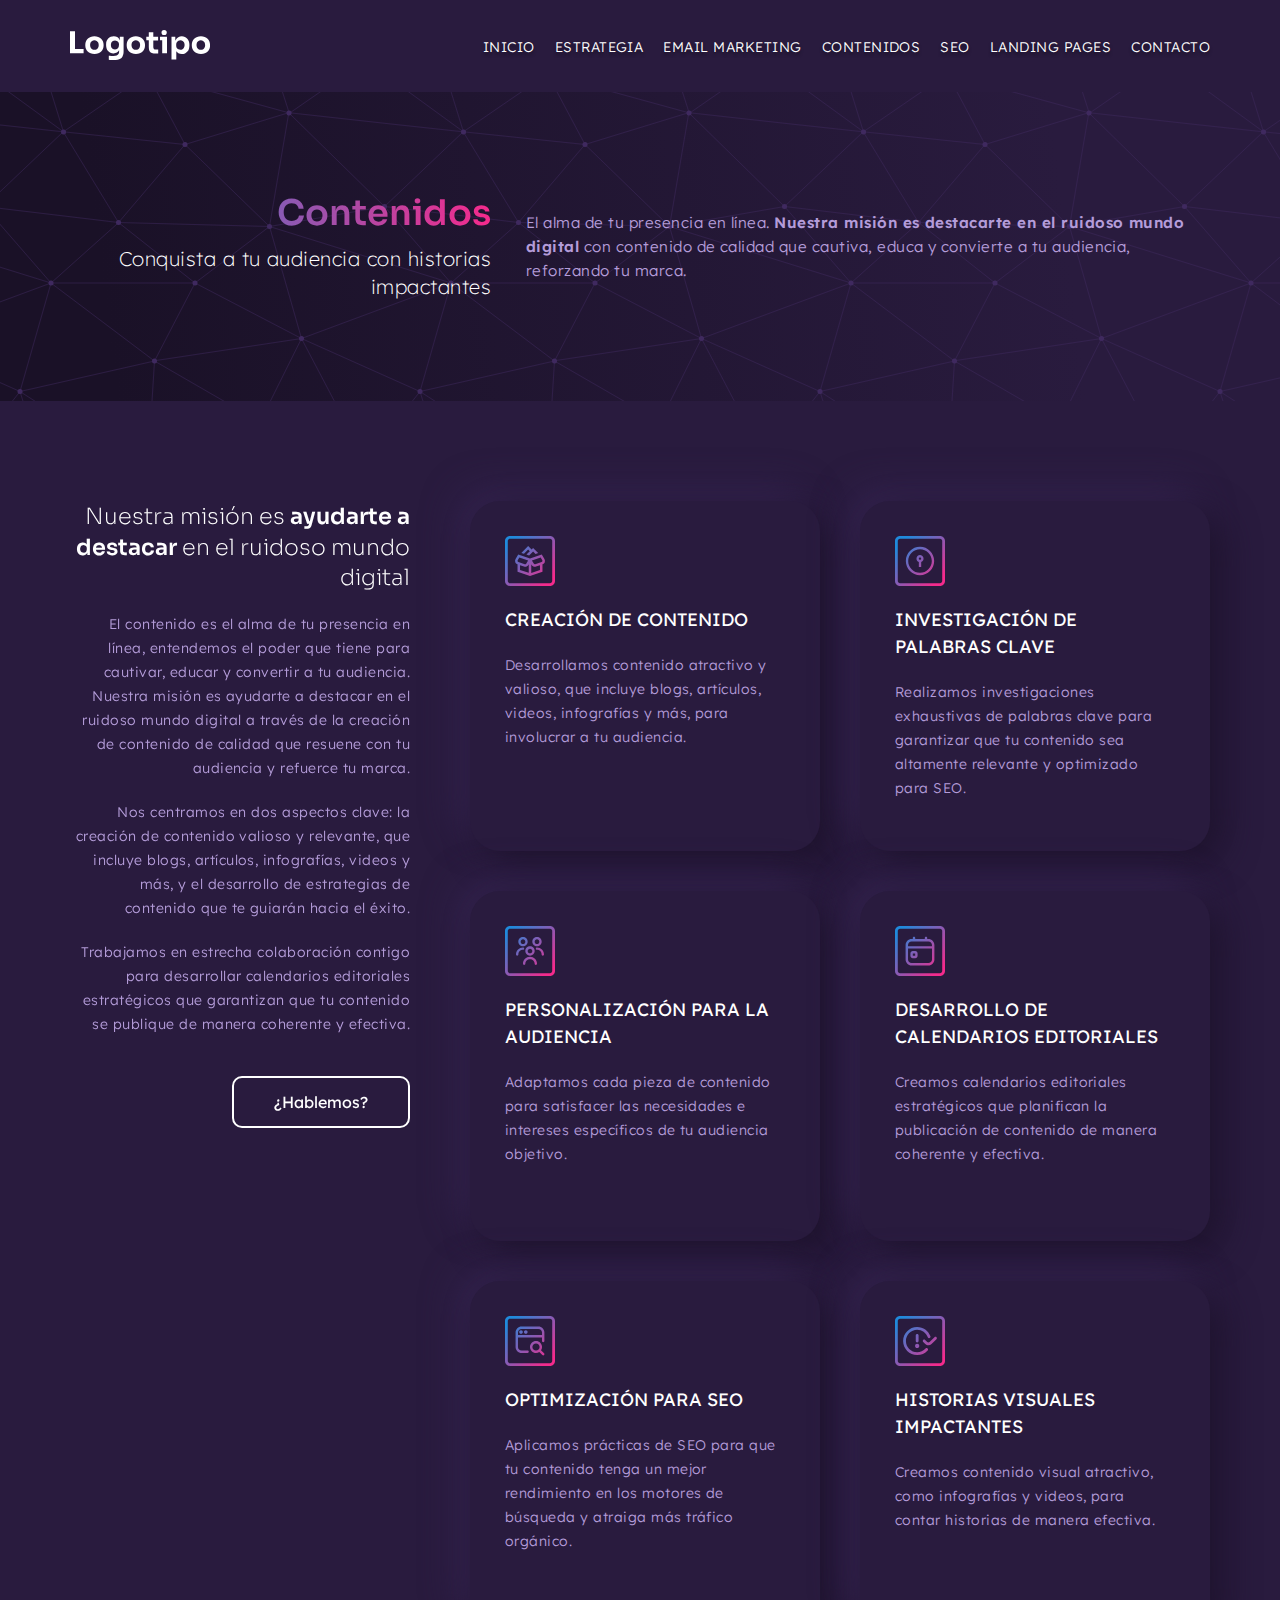
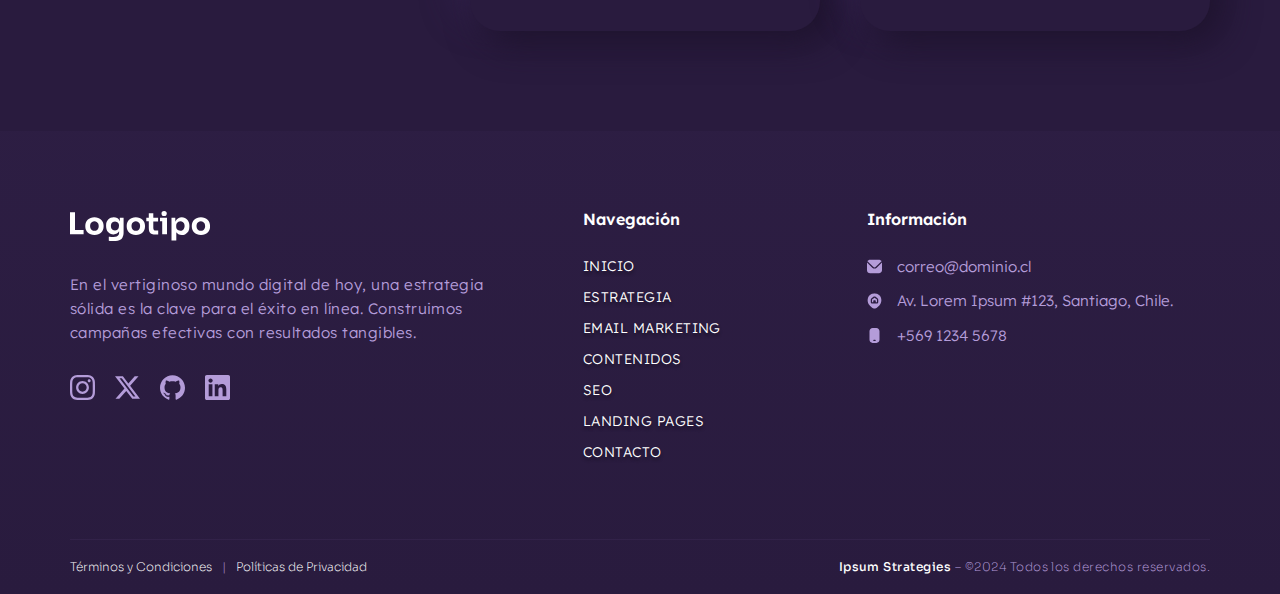
==== commit 5b4e23ba: "Pre-entrega 21/01/24" ====
--- a/servicios/contenidos.html
+++ b/servicios/contenidos.html
@@ -135,21 +135,21 @@
         <a href="#"><img class="logo-header" src="../img/logo-placeholder-w.svg" alt="logotipo marca"></a>
         <p class="p-footer ">En el vertiginoso mundo digital de hoy, una estrategia sólida es la clave para el éxito en línea. Construimos campañas efectivas con resultados tangibles.</p>
         <div class="rrss-icons">
-          <a href="#"><img class="rrss-ico" src="../img/instagram-ico.svg" alt="logo upwork"></a>
-          <a href="#"><img class="rrss-ico" src="../img/x-ico.svg" alt="logo upwork"></a>
-          <a href="#"><img class="rrss-ico" src="../img/github-ico.svg" alt="logo upwork"></a>
-          <a href="#"><img class="rrss-ico" src="../img/linkedin-ico.svg" alt="logo upwork"></a>
+          <a href="https://www.instagram.com/"><img class="rrss-ico" src="../img/instagram-ico.svg" alt="Logo instagram"></a>
+          <a href="https://twitter.com/home"><img class="rrss-ico" src="../img/x-ico.svg" alt="Logo X"></a>
+          <a href="https://github.com/"><img class="rrss-ico" src="../img/github-ico.svg" alt="Logo Github"></a>
+          <a href="https://www.linkedin.com/"><img class="rrss-ico" src="../img/linkedin-ico.svg" alt="Logo Linkedin"></a>
         </div>
       </div>
       <div class="footer-grid-item">
         <h4>Navegación</h4>
         <ul class="menu-footer">
           <li><a href="../index.html">Inicio</a></li>
-          <li><a href="./servicios/estrategia-digital.html">Estrategia</a></li>
-          <li><a href="./servicios/email-marketing.html">Email Marketing</a></li>
-          <li><a href="./servicios/contenidos.html">Contenidos</a></li>
-          <li><a href="./servicios/seo.html">Seo</a></li>
-          <li><a href="./servicios/landing-pages.html">Landing Pages</a></li>
+          <li><a href="./estrategia-digital.html">Estrategia</a></li>
+          <li><a href="./email-marketing.html">Email Marketing</a></li>
+          <li><a href="./contenidos.html">Contenidos</a></li>
+          <li><a href="./seo.html">Seo</a></li>
+          <li><a href="./landing-pages.html">Landing Pages</a></li>
           <li><a href="../index.html#contacto">Contacto</a></li>
         </ul>
       </div>
@@ -170,7 +170,7 @@
       <a href="#">Términos y Condiciones</a>
       <p>|</p><a href="#">Políticas de Privacidad</a>
     </div>
-    <p><span>Ipsum Strategies</span> – ©2023 Todos los derechos reservados.</p>
+    <p><span>Ipsum Strategies</span> – ©2024 Todos los derechos reservados.</p>
   </section>
 </footer>
 <div class="back-top-wrapper" id="back-top-id">
--- a/style/style.css
+++ b/style/style.css
@@ -1,1086 +1 @@
-@import url("https://fonts.googleapis.com/css2?family=Lexend:wght@200;300;400;500;600&family=Sora:wght@200;300;400;500;600&display=swap");
-.form-index-title, .grid-internal-lateral-content-wrapper, .grid-internal-lateral-sticky, .service-grid-item-superior, .hero-content, .hero-subwrapper {
-  display: flex;
-  flex-flow: column nowrap;
-}
-
-.buttons-hero-wrapper {
-  display: flex;
-  flex-flow: row nowrap;
-}
-
-*, *:before, *:after {
-  box-sizing: border-box;
-}
-
-html, body, div, span, object, iframe, figure, h1, h2, h3, h4, h5, h6, p, blockquote, pre, a, code, em, img, small, strike, strong, sub, sup, tt, b, u, i, ol, ul, li, fieldset, form, label, table, caption, tbody, tfoot, thead, tr, th, td, main, canvas, embed, footer, header, nav, section, video {
-  margin: 0;
-  padding: 0;
-  border: 0;
-  font-size: 100%;
-  font: inherit;
-  vertical-align: baseline;
-  text-rendering: optimizeLegibility;
-  -webkit-font-smoothing: antialiased;
-  text-size-adjust: none;
-}
-
-footer, header, nav, section, main {
-  display: block;
-}
-
-body {
-  line-height: 1;
-}
-
-ol, ul {
-  list-style: none;
-}
-
-blockquote, q {
-  quotes: none;
-}
-
-blockquote:before, blockquote:after, q:before, q:after {
-  content: "";
-  content: none;
-}
-
-table {
-  border-collapse: collapse;
-  border-spacing: 0;
-}
-
-h2, h1 {
-  font-family: "Sora", sans-serif;
-  font-size: 2.2rem;
-  line-height: 2.7rem;
-  font-weight: 600;
-  color: #fff;
-}
-
-h1.h1-index {
-  font-weight: 300;
-  color: #fff;
-  max-width: 80%;
-}
-h1.h1-index span {
-  font-weight: 600;
-}
-h1.h1-internal {
-  background: linear-gradient(90deg, #1F8ADB 0%, #F52A8C 100%);
-  background-clip: text;
-  -webkit-background-clip: text;
-  -webkit-text-fill-color: transparent;
-}
-
-h2.h2-post-header {
-  background: linear-gradient(90deg, #1F8ADB 0%, #F52A8C 100%);
-  background-clip: text;
-  -webkit-background-clip: text;
-  -webkit-text-fill-color: transparent;
-}
-h2.h2-white {
-  color: #fff;
-  font-weight: 300;
-}
-h2.h2-form-index-title {
-  text-align: center;
-}
-h2.h2-lateral-internal-title {
-  color: #fff;
-  font-size: 1.4rem;
-  font-weight: 200;
-  line-height: 1.9rem;
-}
-h2.h2-lateral-internal-title span {
-  font-weight: 600;
-}
-
-h3 {
-  font-family: "Lexend", sans-serif;
-  color: #fff;
-  font-size: 1.125rem;
-  font-weight: 400;
-  line-height: 1.69rem;
-  text-transform: uppercase;
-}
-
-h4 {
-  font-family: "Lexend", sans-serif;
-  color: #fff;
-  font-size: 1rem;
-  font-weight: 600;
-}
-
-p {
-  color: #fff;
-  font-size: 0.875rem;
-  font-weight: 200;
-  line-height: 1.5rem;
-  letter-spacing: 0.03rem;
-}
-p.p-hero {
-  text-align: center;
-  font-size: 1rem;
-}
-p.p-bajada-post-header {
-  font-size: 1.25rem;
-  line-height: 1.75rem;
-}
-p.p-post-header {
-  font-size: 0.95rem;
-  padding-bottom: 20px;
-}
-p.p-post-header:last-child {
-  padding-bottom: 0px;
-}
-p.p-post-header-color {
-  color: #B49CD9;
-  font-weight: 300;
-}
-p.p-confian {
-  color: #B49CD9;
-  text-align: center;
-  font-size: 0.75rem;
-  font-weight: 500;
-  text-transform: uppercase;
-}
-p.p-cards {
-  color: #B49CD9;
-  font-weight: 300;
-}
-p.p-footer {
-  font-size: 0.95rem;
-  color: #B49CD9;
-  font-weight: 300;
-}
-
-html,
-body {
-  font-family: "Lexend", sans-serif;
-  background-color: #291B3E;
-  scroll-behavior: smooth;
-}
-
-::selection {
-  color: #fff;
-  background: #F52A8C;
-}
-
-::-moz-selection {
-  color: #fff;
-  background: #F52A8C;
-}
-
-.container-basico {
-  padding: 100px 40px;
-}
-.container-basico.basico-fix-bs-colindante {
-  padding-bottom: 0px;
-}
-.container-basico.basico-fix-bs {
-  padding: 52px 16px 100px 16px;
-}
-
-::-webkit-scrollbar {
-  width: 10px;
-}
-
-::-webkit-scrollbar-track {
-  background: #372554;
-}
-
-::-webkit-scrollbar-thumb {
-  background: #4d3274;
-}
-
-::-webkit-scrollbar-thumb:hover {
-  background: #5f005f;
-}
-
-.scale-in-center-a {
-  -webkit-animation: scale-in-center 0.5s cubic-bezier(0.25, 0.46, 0.45, 0.94) both;
-  animation: scale-in-center 0.5s cubic-bezier(0.25, 0.46, 0.45, 0.94) both;
-}
-
-.scale-in-center-b {
-  -webkit-animation: scale-in-center 0.5s cubic-bezier(0.25, 0.46, 0.45, 0.94) 0.2s both;
-  animation: scale-in-center 0.5s cubic-bezier(0.25, 0.46, 0.45, 0.94) 0.2s both;
-}
-
-@-webkit-keyframes scale-in-center {
-  0% {
-    -webkit-transform: scale(0);
-    transform: scale(0);
-    opacity: 1;
-  }
-  100% {
-    -webkit-transform: scale(1);
-    transform: scale(1);
-    opacity: 1;
-  }
-}
-@keyframes scale-in-center {
-  0% {
-    -webkit-transform: scale(0);
-    transform: scale(0);
-    opacity: 1;
-  }
-  100% {
-    -webkit-transform: scale(1);
-    transform: scale(1);
-    opacity: 1;
-  }
-}
-.slide-in-left {
-  -webkit-animation: slide-in-left 0.5s cubic-bezier(0.25, 0.46, 0.45, 0.94) 0.3s both;
-  animation: slide-in-left 0.5s cubic-bezier(0.25, 0.46, 0.45, 0.94) 0.3s both;
-}
-
-@-webkit-keyframes slide-in-left {
-  0% {
-    -webkit-transform: translateX(-200px);
-    transform: translateX(-200px);
-    opacity: 0;
-  }
-  100% {
-    -webkit-transform: translateX(0);
-    transform: translateX(0);
-    opacity: 1;
-  }
-}
-@keyframes slide-in-left {
-  0% {
-    -webkit-transform: translateX(-200px);
-    transform: translateX(-200px);
-    opacity: 0;
-  }
-  100% {
-    -webkit-transform: translateX(0);
-    transform: translateX(0);
-    opacity: 1;
-  }
-}
-.slide-in-right {
-  -webkit-animation: slide-in-right 0.5s cubic-bezier(0.25, 0.46, 0.45, 0.94) 0.3s both;
-  animation: slide-in-right 0.5s cubic-bezier(0.25, 0.46, 0.45, 0.94) 0.3s both;
-}
-
-@-webkit-keyframes slide-in-right {
-  0% {
-    -webkit-transform: translateX(200px);
-    transform: translateX(200px);
-    opacity: 0;
-  }
-  100% {
-    -webkit-transform: translateX(0);
-    transform: translateX(0);
-    opacity: 1;
-  }
-}
-@keyframes slide-in-right {
-  0% {
-    -webkit-transform: translateX(200px);
-    transform: translateX(200px);
-    opacity: 0;
-  }
-  100% {
-    -webkit-transform: translateX(0);
-    transform: translateX(0);
-    opacity: 1;
-  }
-}
-.button-base {
-  width: 180px;
-  display: block;
-  font-size: 1rem;
-  text-align: center;
-  text-decoration: none;
-  color: #fff;
-}
-.button-base.button-gradient {
-  padding: 18px 0px;
-  border-radius: 10px;
-  background-size: 300% 100%;
-  transition: all 0.4s ease-in-out;
-}
-.button-base.button-gradient.button-gradient:hover {
-  background-position: 100% 0;
-  transition: all 0.4s ease-in-out;
-}
-.button-base.button-gradient.button-gradient:focus {
-  outline: none;
-}
-.button-base.button-gradient.btn-gradient-effect {
-  background-image: linear-gradient(to right, #1F8ADB, #F52A8C, #F52A8C, #1F8ADB);
-}
-.button-base.button-ghost {
-  width: 178px;
-  padding: 16px 0px;
-  border-radius: 10px;
-  border: 2px solid #fff;
-  background: rgba(0, 0, 0, 0);
-  transition: all 0.3s ease-in-out;
-}
-.button-base.button-ghost.button-ghost:hover {
-  background: #F52A8C;
-  border: 2px solid #F52A8C;
-}
-
-.leer-mas-link {
-  font-size: 0.75rem;
-  line-height: 0.75rem;
-  text-decoration: none;
-  color: #fff;
-  text-transform: uppercase;
-  display: flex;
-  flex-flow: row nowrap;
-  align-items: center;
-  gap: 10px;
-  transition: all 0.3s ease-in-out;
-}
-.leer-mas-link:hover {
-  color: #F52A8C;
-}
-
-.h3-link {
-  text-decoration: none;
-}
-
-.h3-link-text {
-  transition: all 0.3s ease-in-out;
-}
-.h3-link-text:hover {
-  color: #F52A8C;
-}
-
-.logo-header {
-  width: 140px;
-}
-
-.hamb-link {
-  display: none;
-}
-
-.nav-container {
-  max-width: 1140px;
-  margin: auto;
-  display: flex;
-  flex-flow: row nowrap;
-  justify-content: space-between;
-  align-items: center;
-}
-
-.navbar-links-wrapper ul {
-  list-style: none;
-  display: flex;
-  flex-flow: row nowrap;
-  gap: 20px;
-}
-.navbar-links-wrapper ul li a {
-  color: #fff;
-  text-shadow: 0px 3px 3px #1C132A;
-  font-size: 0.875rem;
-  font-weight: 300;
-  text-transform: uppercase;
-  text-decoration: none;
-  letter-spacing: 0.03rem;
-}
-
-.back-top-ico {
-  height: 25px;
-}
-
-.back-top-wrapper {
-  display: none;
-}
-
-.back-top {
-  position: fixed;
-  bottom: 40px;
-  right: 40px;
-  width: 50px;
-  height: 50px;
-  background-color: #4d3274;
-  display: flex;
-  justify-content: center;
-  align-items: center;
-  transition: all 0.3s ease-in-out;
-  border: none;
-}
-.back-top.back-top:hover {
-  background-color: #F52A8C;
-}
-.back-top.back-top:active {
-  background-color: #F52A8C;
-}
-
-.header-container {
-  background-image: url("../img/pattern-a.svg"), linear-gradient(263deg, #291B3E 17.49%, #1A1127 91.12%);
-  background-color: #291B3E;
-  background-size: 400px 400px, auto;
-  background-repeat: repeat, no-repeat;
-  padding: 30px 40px;
-  overflow: hidden;
-}
-
-.hero-container {
-  padding-top: 160px;
-  padding-bottom: 130px;
-}
-
-.hero-position-wrapper {
-  max-width: 772px;
-  margin: auto;
-  position: relative;
-  z-index: 1;
-}
-
-.hero-wrapper {
-  max-width: 772px;
-  margin: auto;
-  background: rgba(255, 255, 255, 0.01);
-  border-radius: 20px;
-  backdrop-filter: blur(8px);
-  -webkit-backdrop-filter: blur(8px);
-  border: 1px solid rgba(255, 255, 255, 0.1);
-  box-shadow: 10px 10px 20px 0px rgba(26, 17, 39, 0.3);
-}
-
-.elipse-3, .elipse-2, .elipse-1 {
-  position: absolute;
-  z-index: -1;
-}
-
-.elipse-1 {
-  top: -90px;
-  right: -150px;
-  user-select: none;
-}
-
-.elipse-2 {
-  bottom: -120px;
-  right: 30px;
-  user-select: none;
-}
-
-.elipse-3 {
-  top: -10px;
-  left: -100px;
-  user-select: none;
-}
-
-.hero-subwrapper {
-  text-align: center;
-  padding: 50px 50px;
-  margin: auto;
-  align-items: center;
-  gap: 50px;
-}
-
-.hero-content {
-  align-items: center;
-  gap: 20px;
-}
-
-.buttons-hero-wrapper {
-  justify-content: center;
-  gap: 30px;
-}
-
-.post-header {
-  max-width: 1140px;
-  margin: auto;
-  display: flex;
-  flex-flow: row nowrap;
-  justify-content: space-between;
-  align-items: center;
-  gap: 35px;
-}
-
-.post-header-left {
-  max-width: 40%;
-  display: flex;
-  flex-flow: column nowrap;
-  gap: 10px;
-  text-align: right;
-}
-
-.post-header-right {
-  max-width: 60%;
-}
-
-.post-header-right span {
-  font-weight: 600;
-}
-
-.logos-grid {
-  max-width: 950px;
-  margin: auto;
-  padding: 100px 0px 0px 0px;
-  display: flex;
-  justify-content: center;
-  align-items: center;
-  flex-wrap: wrap;
-  gap: 30px;
-}
-
-.logos-grid-item {
-  display: flex;
-  justify-content: center;
-}
-.logos-grid-item img {
-  height: 40px;
-}
-
-.services-grid {
-  max-width: 1188px;
-  margin: auto;
-}
-
-.services-grid-item {
-  min-height: 430px;
-  padding: 35px;
-  display: flex;
-  flex-flow: column nowrap;
-  justify-content: space-between;
-  -webkit-border-radius: 30px;
-  border-radius: 30px;
-  background: #291B3E;
-  -webkit-box-shadow: 12px 12px 35px #1e132d, -12px -12px 35px #34234f;
-  box-shadow: 12px 12px 35px #1e132d, -12px -12px 35px #34234f;
-}
-.services-grid-item.services-grid-internal-item {
-  min-height: 350px;
-}
-
-.service-grid-item-superior {
-  gap: 20px;
-}
-
-.service-ico {
-  width: 50px;
-}
-
-.services-grid-internal-main {
-  display: grid;
-  max-width: 1140px;
-  margin: auto;
-  grid-template-columns: repeat(3, 1fr);
-  grid-template-rows: 1fr;
-  gap: 60px 60px;
-}
-
-.services-grid-int-wrap-a {
-  grid-area: 1/1/2/2;
-}
-
-.services-grid-int-wrap-b {
-  grid-area: 1/2/2/4;
-}
-
-.services-grid-int-riel {
-  height: 100%;
-}
-
-.grid-internal-lateral-sticky {
-  position: -webkit-sticky;
-  position: sticky;
-  top: 100px;
-  align-self: start;
-  gap: 40px;
-  text-align: right;
-  align-items: flex-end;
-}
-
-.grid-internal-lateral-content-wrapper {
-  gap: 20px;
-}
-
-.grid-int-content-wrap {
-  display: grid;
-  grid-template-columns: repeat(2, 1fr);
-  grid-template-rows: 1fr;
-  gap: 40px 40px;
-}
-
-.volver-button-wrapper {
-  display: none;
-}
-
-.form-container-bg {
-  background-image: url("../img/pattern-b.svg"), linear-gradient(263deg, #291B3E 17.49%, #1A1127 91.12%);
-  background-color: #291B3E;
-  background-size: 400px 400px, auto;
-  background-repeat: repeat, no-repeat;
-  padding: 100px 40px;
-}
-
-.form-index-wrapper {
-  margin: auto;
-  max-width: 800px;
-}
-
-.form-index-title {
-  align-items: center;
-  gap: 3px;
-}
-
-.form-index-field-wrapper form {
-  padding-top: 80px;
-  display: flex;
-  flex-wrap: wrap;
-  gap: 30px;
-  font-size: 0.875rem;
-  line-height: 1.4rem;
-}
-
-#form-nombre,
-#form-correo,
-#form-mensaje {
-  border-radius: 8px;
-  padding: 15px;
-  border: 1px solid #322249;
-  background: rgba(255, 255, 255, 0.02);
-  box-shadow: 0px 2px 2px 0px #1D112D inset;
-  backdrop-filter: blur(2.5px);
-}
-
-#form-nombre,
-#form-correo {
-  flex: 1 0 140px;
-  height: 45px;
-  color: #B49CD9;
-}
-
-#form-mensaje {
-  width: 100%;
-  height: 180px;
-  resize: none;
-}
-
-#form-nombre::placeholder,
-#form-correo::placeholder,
-#form-mensaje {
-  color: #B49CD9;
-  font-weight: 300;
-}
-
-#form-nombre:focus,
-#form-correo:focus,
-#form-mensaje:focus {
-  outline: 1px solid #B49CD9;
-}
-
-#form-submit {
-  font-size: 1rem;
-  text-align: center;
-  text-decoration: none;
-  color: #B49CD9;
-  width: 170px;
-  padding: 15px 0px;
-  border-radius: 10px;
-  border: 2px solid #B49CD9;
-  background: rgba(0, 0, 0, 0);
-  transition: all 0.3s ease-in-out;
-  margin: auto;
-}
-
-#form-submit:hover {
-  color: #291B3E;
-  background: #B49CD9;
-}
-
-.navbar-container-main {
-  padding: 30px 40px;
-}
-
-.header-banner-bg-int {
-  background-image: url("../img/pattern-b.svg"), linear-gradient(263deg, #291B3E 17.49%, #1A1127 91.12%);
-  background-color: #291B3E;
-  background-size: 400px 400px, auto;
-  background-repeat: repeat, no-repeat;
-  padding: 100px 40px;
-  overflow: hidden;
-}
-
-.footer-container {
-  padding: 0px 40px;
-  background: linear-gradient(180deg, rgba(59, 40, 87, 0.2) 0%, rgba(41, 27, 62, 0.2) 100%), #291B3E;
-}
-
-.footer-wrapper {
-  max-width: 1140px;
-  margin: auto;
-}
-
-.footer-grid {
-  padding: 80px 0px;
-  display: grid;
-  grid-template-columns: 2fr 1fr 1.5fr;
-  grid-template-rows: 1fr;
-  grid-column-gap: 55px;
-  grid-row-gap: 0px;
-}
-
-.footer-grid-item {
-  display: flex;
-  flex-direction: column;
-  gap: 30px;
-}
-
-.rrss-icons {
-  display: flex;
-  flex-flow: row nowrap;
-  gap: 20px;
-}
-
-.rrss-icons img {
-  width: 25px;
-}
-
-.menu-info {
-  display: flex;
-  flex-direction: column;
-  gap: 15px;
-}
-
-.menu-info a {
-  font-size: 0.95rem;
-  color: #B49CD9;
-  font-weight: 300;
-  line-height: 1.2rem;
-  text-decoration: none;
-  display: flex;
-  flex-flow: row nowrap;
-  gap: 15px;
-  transition: all 0.3s ease-in-out;
-}
-
-.menu-info a:hover {
-  color: #F52A8C;
-}
-
-.menu-info img {
-  width: 15px;
-}
-
-.sub-footer {
-  max-width: 1140px;
-  margin: auto;
-  padding: 15px 0px;
-  border-top: 1px solid #322249;
-  display: flex;
-  flex-flow: row nowrap;
-  justify-content: space-between;
-}
-
-.sub-footer p {
-  font-family: "Sora", sans-serif;
-  font-size: 0.75rem;
-  font-weight: 200;
-  color: #B49CD9;
-}
-
-.sub-footer-links {
-  display: flex;
-  flex-flow: row nowrap;
-  gap: 10px;
-  align-items: center;
-}
-
-.sub-footer-links a {
-  font-family: "Sora", sans-serif;
-  font-size: 0.75rem;
-  font-weight: 200;
-  color: #fff;
-  text-decoration: none;
-  transition: all 0.3s ease-in-out;
-}
-
-.sub-footer-links a:hover {
-  color: #F52A8C;
-}
-
-.sub-footer span {
-  font-family: "Sora", sans-serif;
-  font-size: 0.75rem;
-  font-weight: 500;
-  color: #fff;
-}
-
-ul.menu-footer {
-  list-style: none;
-  display: flex;
-  flex-direction: column;
-  gap: 15px;
-}
-
-.menu-footer li a {
-  color: #fff;
-  text-shadow: 0px 3px 3px #1C132A;
-  font-size: 14px;
-  font-weight: 300;
-  text-transform: uppercase;
-  text-decoration: none;
-  letter-spacing: 0.03rem;
-  transition: all 0.3s ease-in-out;
-}
-
-.menu-footer a:hover {
-  color: #F52A8C;
-}
-
-@media screen and (max-width: 992px) {
-  .logo-header {
-    width: 140px;
-  }
-  .hamburgeja-ico {
-    width: 20px;
-  }
-  .hamb-link {
-    width: 50px;
-    height: 50px;
-    background-color: #291B3E;
-    display: flex;
-    justify-content: center;
-    align-items: center;
-    background-color: rgba(255, 255, 255, 0);
-    transition: all 0.3s ease-in-out;
-    border: none;
-  }
-  .nav-container {
-    max-width: 100%;
-    margin: 0;
-    display: flex;
-    flex-flow: column nowrap;
-    justify-content: flex-start;
-    align-items: flex-start;
-  }
-  .logo-plus-hamburgeja {
-    width: 100%;
-    display: flex;
-    flex-flow: row nowrap;
-    align-items: center;
-    justify-content: space-between;
-  }
-  .navbar-links-wrapper ul {
-    flex-flow: column nowrap;
-    align-items: flex-start;
-    gap: 30px;
-  }
-  .navbar-links-wrapper ul li a {
-    text-shadow: none;
-    font-size: 0.875rem;
-  }
-  .navbar-links-wrapper ul li {
-    padding: 0 30px;
-  }
-  .navbar-links-wrapper {
-    position: absolute;
-    z-index: 999;
-    background-color: #291B3E;
-    width: 100%;
-    position: absolute;
-    right: 0px;
-    top: 110px;
-    height: 0;
-    overflow: hidden;
-    transition: all 0.3s ease-in-out;
-  }
-  .navbar-links-wrapper.open {
-    height: 370px;
-    padding: 30px 0;
-  }
-  .active {
-    background: #F52A8C;
-  }
-  .back-top {
-    bottom: 15px;
-    right: 15px;
-  }
-  .hero-container {
-    padding-top: 90px;
-    padding-bottom: 90px;
-  }
-  .services-grid-internal-main {
-    gap: 40px 40px;
-  }
-  .grid-internal-lateral-sticky {
-    position: static;
-    align-self: auto;
-  }
-}
-@media screen and (max-width: 768px) {
-  .container-basico {
-    padding: 80px 40px;
-  }
-  .container-basico.basico-fix-bs-colindante {
-    padding-bottom: 0px;
-  }
-  .container-basico.basico-fix-bs {
-    padding: 32px 6px 80px 6px;
-  }
-  .hero-container {
-    padding-top: 60px;
-    padding-bottom: 60px;
-  }
-  .elipse-1 {
-    top: -20px;
-  }
-  .post-header {
-    flex-flow: column nowrap;
-    justify-content: center;
-    align-items: center;
-    gap: 35px;
-  }
-  .post-header-left {
-    max-width: 100%;
-    flex-flow: column nowrap;
-    text-align: center;
-  }
-  .post-header-right {
-    max-width: 100%;
-    text-align: center;
-  }
-  .logos-grid {
-    max-width: 100%;
-    padding: 80px 0px 0px 0px;
-  }
-  .services-grid-internal-main {
-    gap: 40px 40px;
-  }
-  .services-grid-item {
-    min-height: auto;
-  }
-  .services-grid-item.services-grid-internal-item {
-    min-height: auto;
-    padding-bottom: 50px;
-  }
-  .leer-mas-link {
-    padding-top: 40px;
-  }
-  .grid-int-content-wrap {
-    grid-template-columns: 1fr;
-  }
-  .form-container-bg {
-    padding: 80px 40px;
-  }
-  .form-index-field-wrapper form {
-    padding-top: 60px;
-  }
-  .header-banner-bg-int {
-    padding: 80px 40px;
-  }
-  .footer-grid {
-    grid-template-columns: 1fr;
-    grid-template-rows: 1fr;
-    grid-row-gap: 55px;
-  }
-  .footer-grid-item:nth-child(2) {
-    order: 3;
-  }
-  .sub-footer {
-    flex-flow: column nowrap;
-    gap: 3px;
-  }
-}
-@media screen and (max-width: 576px) {
-  .container-basico {
-    padding: 60px 30px;
-  }
-  .container-basico.basico-fix-bs-colindante {
-    padding-bottom: 0px;
-  }
-  .container-basico.basico-fix-bs {
-    padding: 12px 6px 60px 6px;
-  }
-  .button-base {
-    width: 200px;
-  }
-  .button-base.button-ghost {
-    width: 199px;
-  }
-  .header-container {
-    padding: 30px 30px;
-  }
-  .hero-container {
-    padding-top: 35px;
-    padding-bottom: 35px;
-  }
-  .hero-subwrapper {
-    padding: 40px 15px;
-    gap: 40px;
-  }
-  .buttons-hero-wrapper {
-    display: flex;
-    flex-flow: column nowrap;
-    gap: 25px;
-  }
-  .logos-grid {
-    max-width: 100%;
-    padding: 60px 0px 0px 0px;
-  }
-  .logos-grid-item:first-child {
-    width: 100%;
-  }
-  .logos-grid-item {
-    width: 160px;
-  }
-  .services-grid-internal-main {
-    grid-template-columns: 1fr;
-    grid-template-rows: 1fr;
-    gap: 60px 60px;
-  }
-  .services-grid-int-wrap-a {
-    grid-area: auto;
-  }
-  .services-grid-int-wrap-b {
-    grid-area: auto;
-  }
-  .grid-internal-lateral-sticky {
-    text-align: center;
-    align-items: center;
-  }
-  .volver-button-wrapper {
-    display: block;
-    width: 100%;
-    margin: auto;
-    padding-top: 60px;
-  }
-  .volver-button-wrapper a {
-    margin: auto;
-  }
-  .form-container-bg {
-    padding: 60px 30px;
-  }
-  .form-index-title {
-    gap: 10px;
-  }
-  .navbar-container-main {
-    padding: 30px 30px;
-  }
-  .header-banner-bg-int {
-    padding: 60px 30px;
-  }
-  .footer-container {
-    padding: 0px 30px;
-  }
-  .footer-grid {
-    padding: 60px 0px;
-    grid-row-gap: 50px;
-  }
-  .sub-footer {
-    padding: 20px 0px;
-    gap: 10px;
-  }
-  .sub-footer-links {
-    flex-flow: row wrap;
-  }
-  .sub-footer-links p {
-    display: none;
-  }
-}
-
-/*# sourceMappingURL=style.css.map */
+@import"https://fonts.googleapis.com/css2?family=Lexend:wght@200;300;400;500;600&family=Sora:wght@200;300;400;500;600&display=swap";.form-index-title,.grid-internal-lateral-content-wrapper,.grid-internal-lateral-sticky,.service-grid-item-superior,.hero-content,.hero-subwrapper{display:flex;flex-flow:column nowrap}.buttons-hero-wrapper{display:flex;flex-flow:row nowrap}*,*:before,*:after{box-sizing:border-box}html,body,div,span,object,iframe,figure,h1,h2,h3,h4,h5,h6,p,blockquote,pre,a,code,em,img,small,strike,strong,sub,sup,tt,b,u,i,ol,ul,li,fieldset,form,label,table,caption,tbody,tfoot,thead,tr,th,td,main,canvas,embed,footer,header,nav,section,video{margin:0;padding:0;border:0;font-size:100%;font:inherit;vertical-align:baseline;text-rendering:optimizeLegibility;-webkit-font-smoothing:antialiased;text-size-adjust:none}footer,header,nav,section,main{display:block}body{line-height:1}ol,ul{list-style:none}blockquote,q{quotes:none}blockquote:before,blockquote:after,q:before,q:after{content:"";content:none}table{border-collapse:collapse;border-spacing:0}h2,h1{font-family:"Sora",sans-serif;font-size:2.2rem;line-height:2.7rem;font-weight:600;color:#fff}h1.h1-index{font-weight:300;color:#fff;max-width:80%}h1.h1-index span{font-weight:600}h1.h1-internal{background:linear-gradient(90deg, #1F8ADB 0%, #F52A8C 100%);background-clip:text;-webkit-background-clip:text;-webkit-text-fill-color:rgba(0,0,0,0)}h2.h2-post-header{background:linear-gradient(90deg, #1F8ADB 0%, #F52A8C 100%);background-clip:text;-webkit-background-clip:text;-webkit-text-fill-color:rgba(0,0,0,0)}h2.h2-white{color:#fff;font-weight:300}h2.h2-form-index-title{text-align:center}h2.h2-lateral-internal-title{color:#fff;font-size:1.4rem;font-weight:200;line-height:1.9rem}h2.h2-lateral-internal-title span{font-weight:600}h3{font-family:"Lexend",sans-serif;color:#fff;font-size:1.125rem;font-weight:400;line-height:1.69rem;text-transform:uppercase}h4{font-family:"Lexend",sans-serif;color:#fff;font-size:1rem;font-weight:600}p{color:#fff;font-size:.875rem;font-weight:200;line-height:1.5rem;letter-spacing:.03rem}p.p-hero{text-align:center;font-size:1rem}p.p-bajada-post-header{font-size:1.25rem;line-height:1.75rem}p.p-post-header{font-size:.95rem;padding-bottom:20px}p.p-post-header:last-child{padding-bottom:0px}p.p-post-header-color{color:#b49cd9;font-weight:300}p.p-confian{color:#b49cd9;text-align:center;font-size:.75rem;font-weight:500;text-transform:uppercase}p.p-cards{color:#b49cd9;font-weight:300}p.p-footer{font-size:.95rem;color:#b49cd9;font-weight:300}html,body{font-family:"Lexend",sans-serif;background-color:#291b3e;scroll-behavior:smooth}::selection{color:#fff;background:#f52a8c}::-moz-selection{color:#fff;background:#f52a8c}.container-basico{padding:100px 40px}.container-basico.basico-fix-bs-colindante{padding-bottom:0px}.container-basico.basico-fix-bs{padding:52px 16px 100px 16px}::-webkit-scrollbar{width:10px}::-webkit-scrollbar-track{background:#372554}::-webkit-scrollbar-thumb{background:#4d3274}::-webkit-scrollbar-thumb:hover{background:#5f005f}.scale-in-center-a{-webkit-animation:scale-in-center .5s cubic-bezier(0.25, 0.46, 0.45, 0.94) both;animation:scale-in-center .5s cubic-bezier(0.25, 0.46, 0.45, 0.94) both}.scale-in-center-b{-webkit-animation:scale-in-center .5s cubic-bezier(0.25, 0.46, 0.45, 0.94) .2s both;animation:scale-in-center .5s cubic-bezier(0.25, 0.46, 0.45, 0.94) .2s both}@-webkit-keyframes scale-in-center{0%{-webkit-transform:scale(0);transform:scale(0);opacity:1}100%{-webkit-transform:scale(1);transform:scale(1);opacity:1}}@keyframes scale-in-center{0%{-webkit-transform:scale(0);transform:scale(0);opacity:1}100%{-webkit-transform:scale(1);transform:scale(1);opacity:1}}.slide-in-left{-webkit-animation:slide-in-left .5s cubic-bezier(0.25, 0.46, 0.45, 0.94) .3s both;animation:slide-in-left .5s cubic-bezier(0.25, 0.46, 0.45, 0.94) .3s both}@-webkit-keyframes slide-in-left{0%{-webkit-transform:translateX(-200px);transform:translateX(-200px);opacity:0}100%{-webkit-transform:translateX(0);transform:translateX(0);opacity:1}}@keyframes slide-in-left{0%{-webkit-transform:translateX(-200px);transform:translateX(-200px);opacity:0}100%{-webkit-transform:translateX(0);transform:translateX(0);opacity:1}}.slide-in-right{-webkit-animation:slide-in-right .5s cubic-bezier(0.25, 0.46, 0.45, 0.94) .3s both;animation:slide-in-right .5s cubic-bezier(0.25, 0.46, 0.45, 0.94) .3s both}@-webkit-keyframes slide-in-right{0%{-webkit-transform:translateX(200px);transform:translateX(200px);opacity:0}100%{-webkit-transform:translateX(0);transform:translateX(0);opacity:1}}@keyframes slide-in-right{0%{-webkit-transform:translateX(200px);transform:translateX(200px);opacity:0}100%{-webkit-transform:translateX(0);transform:translateX(0);opacity:1}}.button-base{width:180px;display:block;font-size:1rem;text-align:center;text-decoration:none;color:#fff}.button-base.button-gradient{padding:18px 0px;border-radius:10px;background-size:300% 100%;transition:all .4s ease-in-out}.button-base.button-gradient.btn-gradient-effect{background-image:linear-gradient(to right, #1F8ADB, #F52A8C, #F52A8C, #1F8ADB)}.button-base.button-ghost{width:178px;padding:16px 0px;border-radius:10px;border:2px solid #fff;background:rgba(0,0,0,0);transition:all .3s ease-in-out}.leer-mas-link{font-size:.75rem;line-height:.75rem;text-decoration:none;color:#fff;text-transform:uppercase;display:flex;flex-flow:row nowrap;align-items:center;gap:10px;transition:all .3s ease-in-out}.leer-mas-link:hover{color:#f52a8c}.h3-link{text-decoration:none}.h3-link-text{transition:all .3s ease-in-out}.h3-link-text:hover{color:#f52a8c}.logo-header{width:140px}.hamb-link{display:none}.nav-container{max-width:1140px;margin:auto;display:flex;flex-flow:row nowrap;justify-content:space-between;align-items:center}.navbar-links-wrapper ul{list-style:none;display:flex;flex-flow:row nowrap;gap:20px}.navbar-links-wrapper ul li a{color:#fff;text-shadow:0px 3px 3px #1c132a;font-size:.875rem;font-weight:300;text-transform:uppercase;text-decoration:none;letter-spacing:.03rem}.back-top-ico{height:25px}.back-top-wrapper{display:none}.back-top{position:fixed;bottom:40px;right:40px;width:50px;height:50px;background-color:#4d3274;display:flex;justify-content:center;align-items:center;transition:all .3s ease-in-out;border:none}.header-container{background-image:url("../img/pattern-a.svg"),linear-gradient(263deg, #291B3E 17.49%, #1A1127 91.12%);background-color:#291b3e;background-size:400px 400px,auto;background-repeat:repeat,no-repeat;padding:30px 40px;overflow:hidden}.hero-container{padding-top:160px;padding-bottom:130px}.hero-position-wrapper{max-width:772px;margin:auto;position:relative;z-index:1}.hero-wrapper{max-width:772px;margin:auto;background:rgba(255,255,255,.01);border-radius:20px;backdrop-filter:blur(8px);-webkit-backdrop-filter:blur(8px);border:1px solid rgba(255,255,255,.1);box-shadow:10px 10px 20px 0px rgba(26,17,39,.3)}.elipse-3,.elipse-2,.elipse-1{position:absolute;z-index:-1}.elipse-1{top:-90px;right:-150px;user-select:none}.elipse-2{bottom:-120px;right:30px;user-select:none}.elipse-3{top:-10px;left:-100px;user-select:none}.hero-subwrapper{text-align:center;padding:50px 50px;margin:auto;align-items:center;gap:50px}.hero-content{align-items:center;gap:20px}.buttons-hero-wrapper{justify-content:center;gap:30px}.post-header{max-width:1140px;margin:auto;display:flex;flex-flow:row nowrap;justify-content:space-between;align-items:center;gap:35px}.post-header-left{max-width:40%;display:flex;flex-flow:column nowrap;gap:10px;text-align:right}.post-header-right{max-width:60%}.post-header-right span{font-weight:600}.logos-grid{max-width:950px;margin:auto;padding:100px 0px 0px 0px;display:flex;justify-content:center;align-items:center;flex-wrap:wrap;gap:30px}.logos-grid-item{display:flex;justify-content:center}.logos-grid-item img{height:40px}.services-grid{max-width:1188px;margin:auto}.services-grid-item{min-height:430px;padding:35px;display:flex;flex-flow:column nowrap;justify-content:space-between;-webkit-border-radius:30px;border-radius:30px;background:#291b3e;-webkit-box-shadow:12px 12px 35px #1e132d,-12px -12px 35px #34234f;box-shadow:12px 12px 35px #1e132d,-12px -12px 35px #34234f}.services-grid-item.services-grid-internal-item{min-height:350px}.service-grid-item-superior{gap:20px}.service-ico{width:50px}.services-grid-internal-main{display:grid;max-width:1140px;margin:auto;grid-template-columns:repeat(3, 1fr);grid-template-rows:1fr;gap:60px 60px}.services-grid-int-wrap-a{grid-area:1/1/2/2}.services-grid-int-wrap-b{grid-area:1/2/2/4}.services-grid-int-riel{height:100%}.grid-internal-lateral-sticky{position:-webkit-sticky;position:sticky;top:100px;align-self:start;gap:40px;text-align:right;align-items:flex-end}.grid-internal-lateral-content-wrapper{gap:20px}.grid-int-content-wrap{display:grid;grid-template-columns:repeat(2, 1fr);grid-template-rows:1fr;gap:40px 40px}.volver-button-wrapper{display:none}.form-container-bg{background-image:url("../img/pattern-b.svg"),linear-gradient(263deg, #291B3E 17.49%, #1A1127 91.12%);background-color:#291b3e;background-size:400px 400px,auto;background-repeat:repeat,no-repeat;padding:100px 40px}.form-index-wrapper{margin:auto;max-width:800px}.form-index-title{align-items:center;gap:3px}.form-index-field-wrapper form{padding-top:80px;display:flex;flex-wrap:wrap;gap:30px;font-size:.875rem;line-height:1.4rem}#form-nombre,#form-correo,#form-mensaje{border-radius:8px;padding:15px;border:1px solid #322249;background:rgba(255,255,255,.02);box-shadow:0px 2px 2px 0px #1d112d inset;backdrop-filter:blur(2.5px)}#form-nombre,#form-correo{flex:1 0 140px;height:45px;color:#b49cd9}#form-mensaje{width:100%;height:180px;resize:none}#form-nombre::placeholder,#form-correo::placeholder,#form-mensaje{color:#b49cd9;font-weight:300}#form-nombre:focus,#form-correo:focus,#form-mensaje:focus{outline:1px solid #b49cd9}#form-submit{font-size:1rem;text-align:center;text-decoration:none;color:#b49cd9;width:170px;padding:15px 0px;border-radius:10px;border:2px solid #b49cd9;background:rgba(0,0,0,0);transition:all .3s ease-in-out;margin:auto}.navbar-container-main{padding:30px 40px}.header-banner-bg-int{background-image:url("../img/pattern-b.svg"),linear-gradient(263deg, #291B3E 17.49%, #1A1127 91.12%);background-color:#291b3e;background-size:400px 400px,auto;background-repeat:repeat,no-repeat;padding:100px 40px;overflow:hidden}.footer-container{padding:0px 40px;background:linear-gradient(180deg, rgba(59, 40, 87, 0.2) 0%, rgba(41, 27, 62, 0.2) 100%),#291b3e}.footer-wrapper{max-width:1140px;margin:auto}.footer-grid{padding:80px 0px;display:grid;grid-template-columns:2fr 1fr 1.5fr;grid-template-rows:1fr;grid-column-gap:55px;grid-row-gap:0px}.footer-grid-item{display:flex;flex-direction:column;gap:30px}.rrss-icons{display:flex;flex-flow:row nowrap;gap:20px}.rrss-icons img{width:25px}.menu-info{display:flex;flex-direction:column;gap:15px}.menu-info a{font-size:.95rem;color:#b49cd9;font-weight:300;line-height:1.2rem;text-decoration:none;display:flex;flex-flow:row nowrap;gap:15px;transition:all .3s ease-in-out}.menu-info a:hover{color:#f52a8c}.menu-info a img{width:15px}.sub-footer{max-width:1140px;margin:auto;padding:15px 0px;border-top:1px solid #322249;display:flex;flex-flow:row nowrap;justify-content:space-between}.sub-footer p{font-family:"Sora",sans-serif;font-size:.75rem;font-weight:200;color:#b49cd9}.sub-footer span{font-family:"Sora",sans-serif;font-size:.75rem;font-weight:500;color:#fff}.sub-footer .sub-footer-links{display:flex;flex-flow:row nowrap;gap:10px;align-items:center}.sub-footer .sub-footer-links a{font-family:"Sora",sans-serif;font-size:.75rem;font-weight:200;color:#fff;text-decoration:none;transition:all .3s ease-in-out}.sub-footer .sub-footer-links a:hover{color:#f52a8c}ul.menu-footer{list-style:none;display:flex;flex-direction:column;gap:15px}ul.menu-footer li a{color:#fff;text-shadow:0px 3px 3px #1c132a;font-size:14px;font-weight:300;text-transform:uppercase;text-decoration:none;letter-spacing:.03rem;transition:all .3s ease-in-out}ul.menu-footer li a:hover{color:#f52a8c}@media(hover: hover){.button-gradient.button-gradient:hover{background-position:100% 0;transition:all .4s ease-in-out}.button-gradient.button-gradient:focus{outline:none}.button-ghost:hover{background:#f52a8c;border:2px solid #f52a8c}.back-top:hover{background-color:#f52a8c}#form-submit:hover{color:#291b3e;background:#b49cd9}}@media screen and (max-width: 992px){.logo-header{width:140px}.hamburgeja-ico{width:20px}.hamb-link{width:50px;height:50px;background-color:#291b3e;display:flex;justify-content:center;align-items:center;background-color:rgba(255,255,255,0);transition:all .3s ease-in-out;border:none}.nav-container{max-width:100%;margin:0;display:flex;flex-flow:column nowrap;justify-content:flex-start;align-items:flex-start}.logo-plus-hamburgeja{width:100%;display:flex;flex-flow:row nowrap;align-items:center;justify-content:space-between}.navbar-links-wrapper ul{flex-flow:column nowrap;align-items:flex-start;gap:30px}.navbar-links-wrapper ul li a{text-shadow:none;font-size:.875rem}.navbar-links-wrapper ul li{padding:0 30px}.navbar-links-wrapper{position:absolute;z-index:999;background-color:#291b3e;width:100%;position:absolute;right:0px;top:110px;height:0;overflow:hidden;transition:all .3s ease-in-out}.navbar-links-wrapper.open{height:370px;padding:30px 0}.active{background:#f52a8c}.back-top{bottom:15px;right:15px}.hero-container{padding-top:90px;padding-bottom:90px}.services-grid-internal-main{gap:40px 40px}.grid-internal-lateral-sticky{position:static;align-self:auto}}@media screen and (max-width: 768px){.container-basico{padding:80px 40px}.container-basico.basico-fix-bs-colindante{padding-bottom:0px}.container-basico.basico-fix-bs{padding:32px 6px 80px 6px}.hero-container{padding-top:60px;padding-bottom:60px}.elipse-1{top:-20px}.post-header{flex-flow:column nowrap;justify-content:center;align-items:center;gap:35px}.post-header-left{max-width:100%;flex-flow:column nowrap;text-align:center}.post-header-right{max-width:100%;text-align:center}.logos-grid{max-width:100%;padding:80px 0px 0px 0px}.services-grid-internal-main{gap:40px 40px}.services-grid-item{min-height:auto}.services-grid-item.services-grid-internal-item{min-height:auto;padding-bottom:50px}.leer-mas-link{padding-top:40px}.grid-int-content-wrap{grid-template-columns:1fr}.form-container-bg{padding:80px 40px}.form-index-field-wrapper form{padding-top:60px}.header-banner-bg-int{padding:80px 40px}.footer-grid{grid-template-columns:1fr;grid-template-rows:1fr;grid-row-gap:55px}.footer-grid-item:nth-child(2){order:3}.sub-footer{flex-flow:column nowrap;gap:3px}}@media screen and (max-width: 576px){.container-basico{padding:60px 30px}.container-basico.basico-fix-bs-colindante{padding-bottom:0px}.container-basico.basico-fix-bs{padding:12px 6px 60px 6px}.button-base{width:200px}.button-base.button-ghost{width:199px}.header-container{padding:30px 30px}.hero-container{padding-top:35px;padding-bottom:35px}.hero-subwrapper{padding:40px 15px;gap:40px}.buttons-hero-wrapper{display:flex;flex-flow:column nowrap;gap:25px}.logos-grid{max-width:100%;padding:60px 0px 0px 0px}.logos-grid-item:first-child{width:100%}.logos-grid-item{width:160px}.services-grid-internal-main{grid-template-columns:1fr;grid-template-rows:1fr;gap:60px 60px}.services-grid-int-wrap-a{grid-area:auto}.services-grid-int-wrap-b{grid-area:auto}.grid-internal-lateral-sticky{text-align:center;align-items:center}.volver-button-wrapper{display:block;width:100%;margin:auto;padding-top:60px}.volver-button-wrapper a{margin:auto}.form-container-bg{padding:60px 30px}.form-index-title{gap:10px}.navbar-container-main{padding:30px 30px}.header-banner-bg-int{padding:60px 30px}.footer-container{padding:0px 30px}.footer-grid{padding:60px 0px;grid-row-gap:50px}.sub-footer{padding:20px 0px;gap:10px}.sub-footer-links{flex-flow:row wrap}.sub-footer-links p{display:none}}/*# sourceMappingURL=style.css.map */
